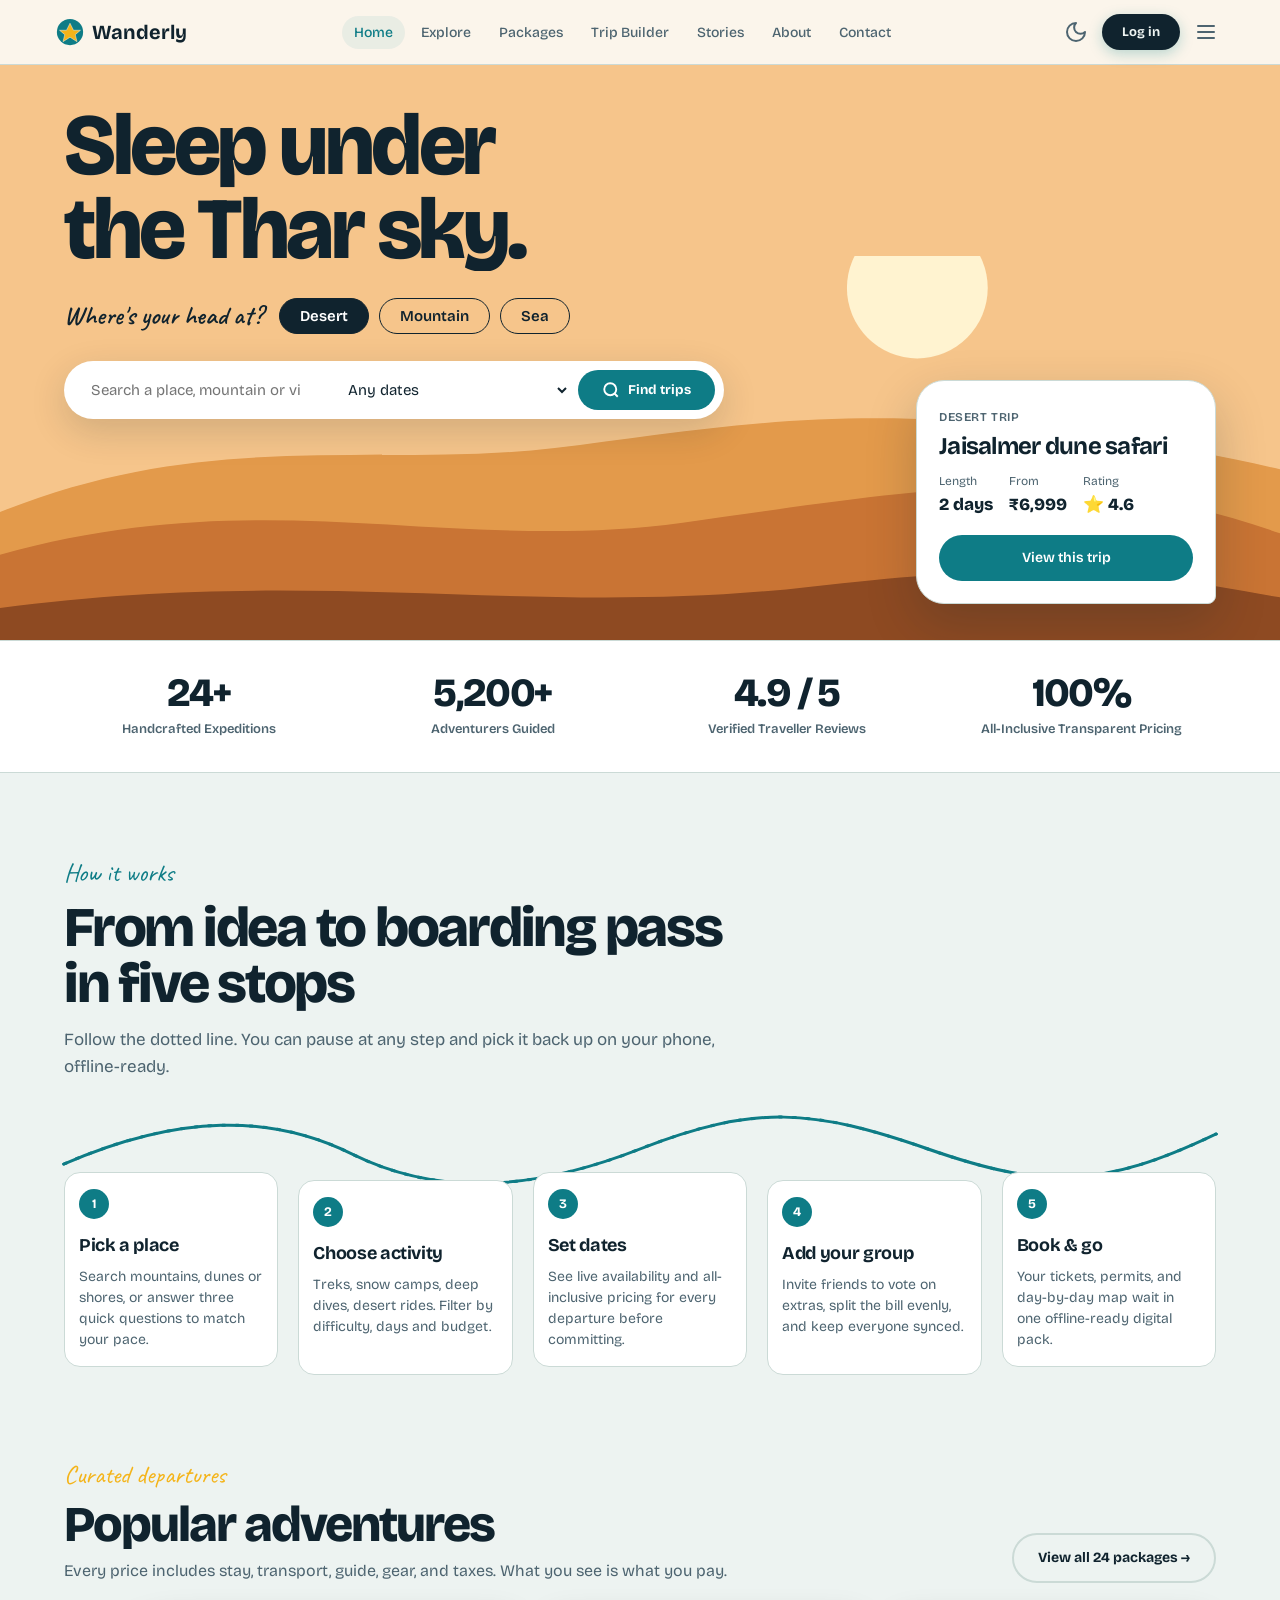
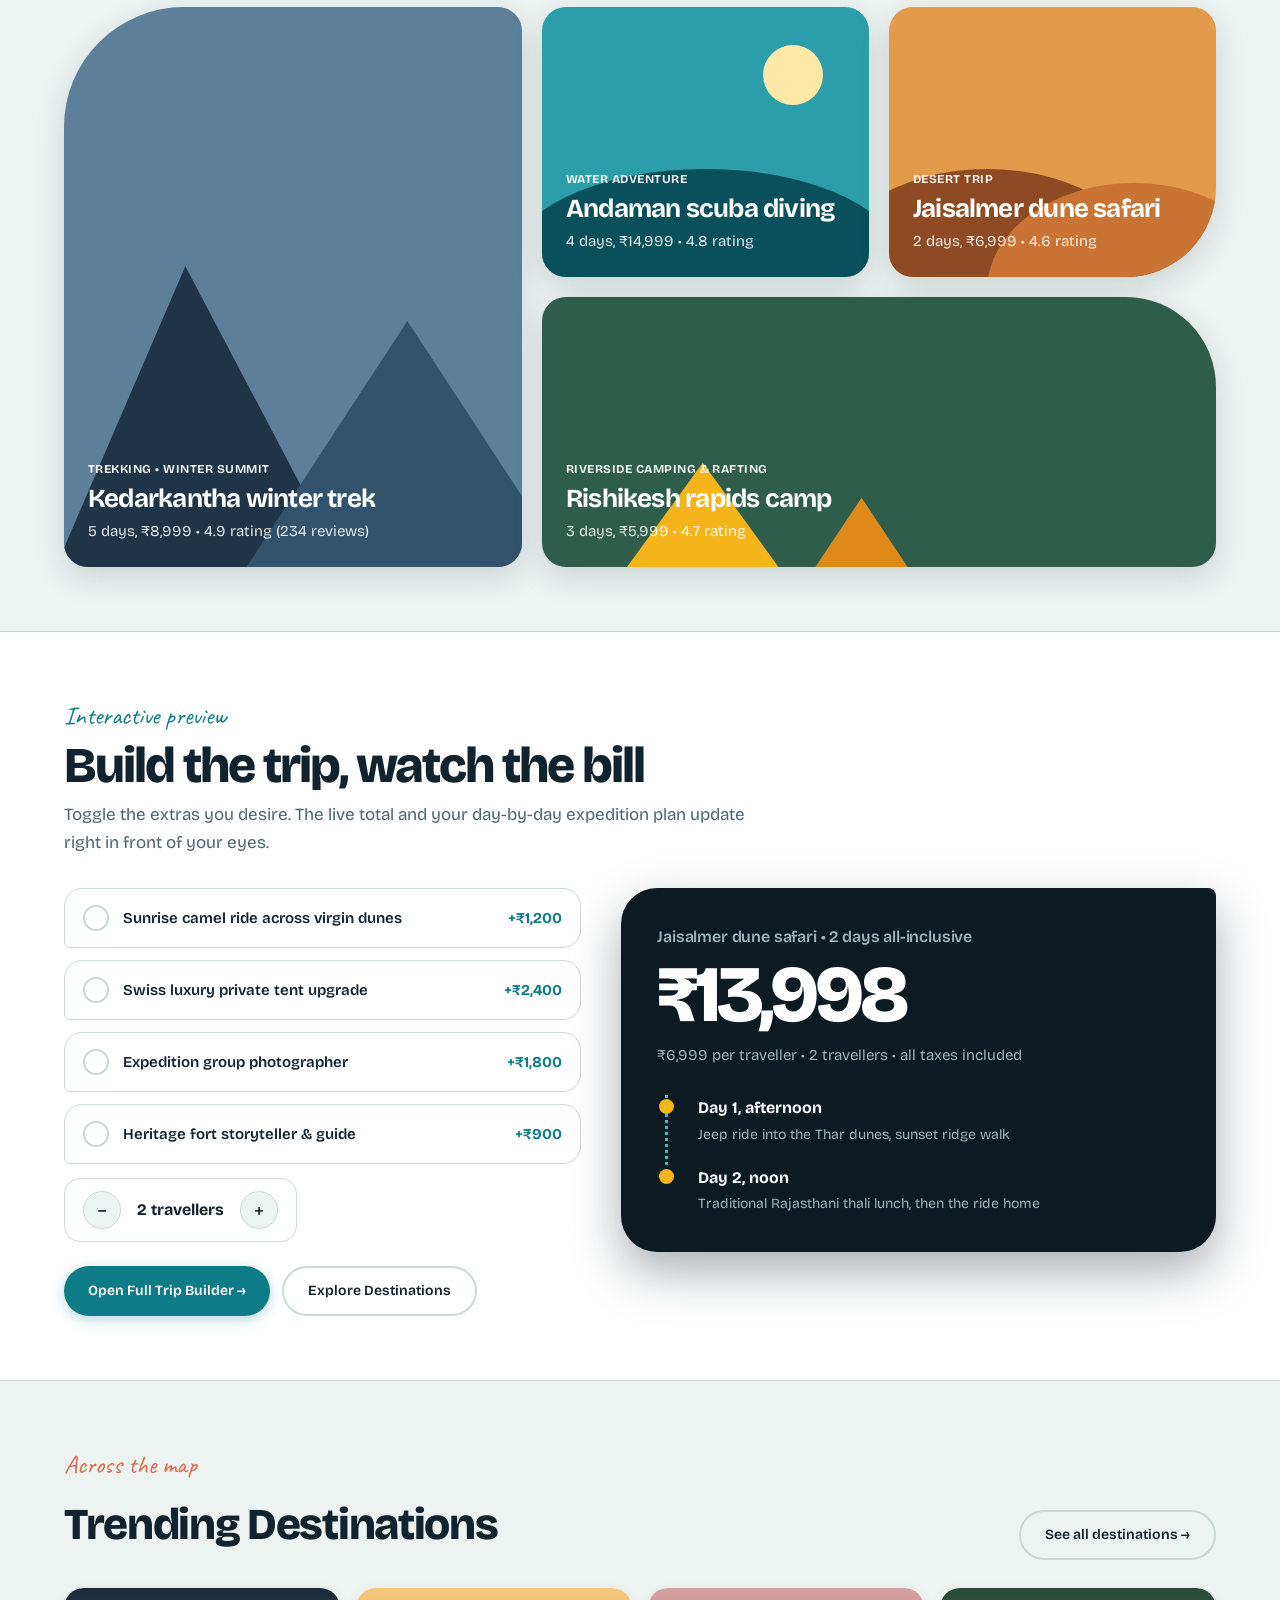
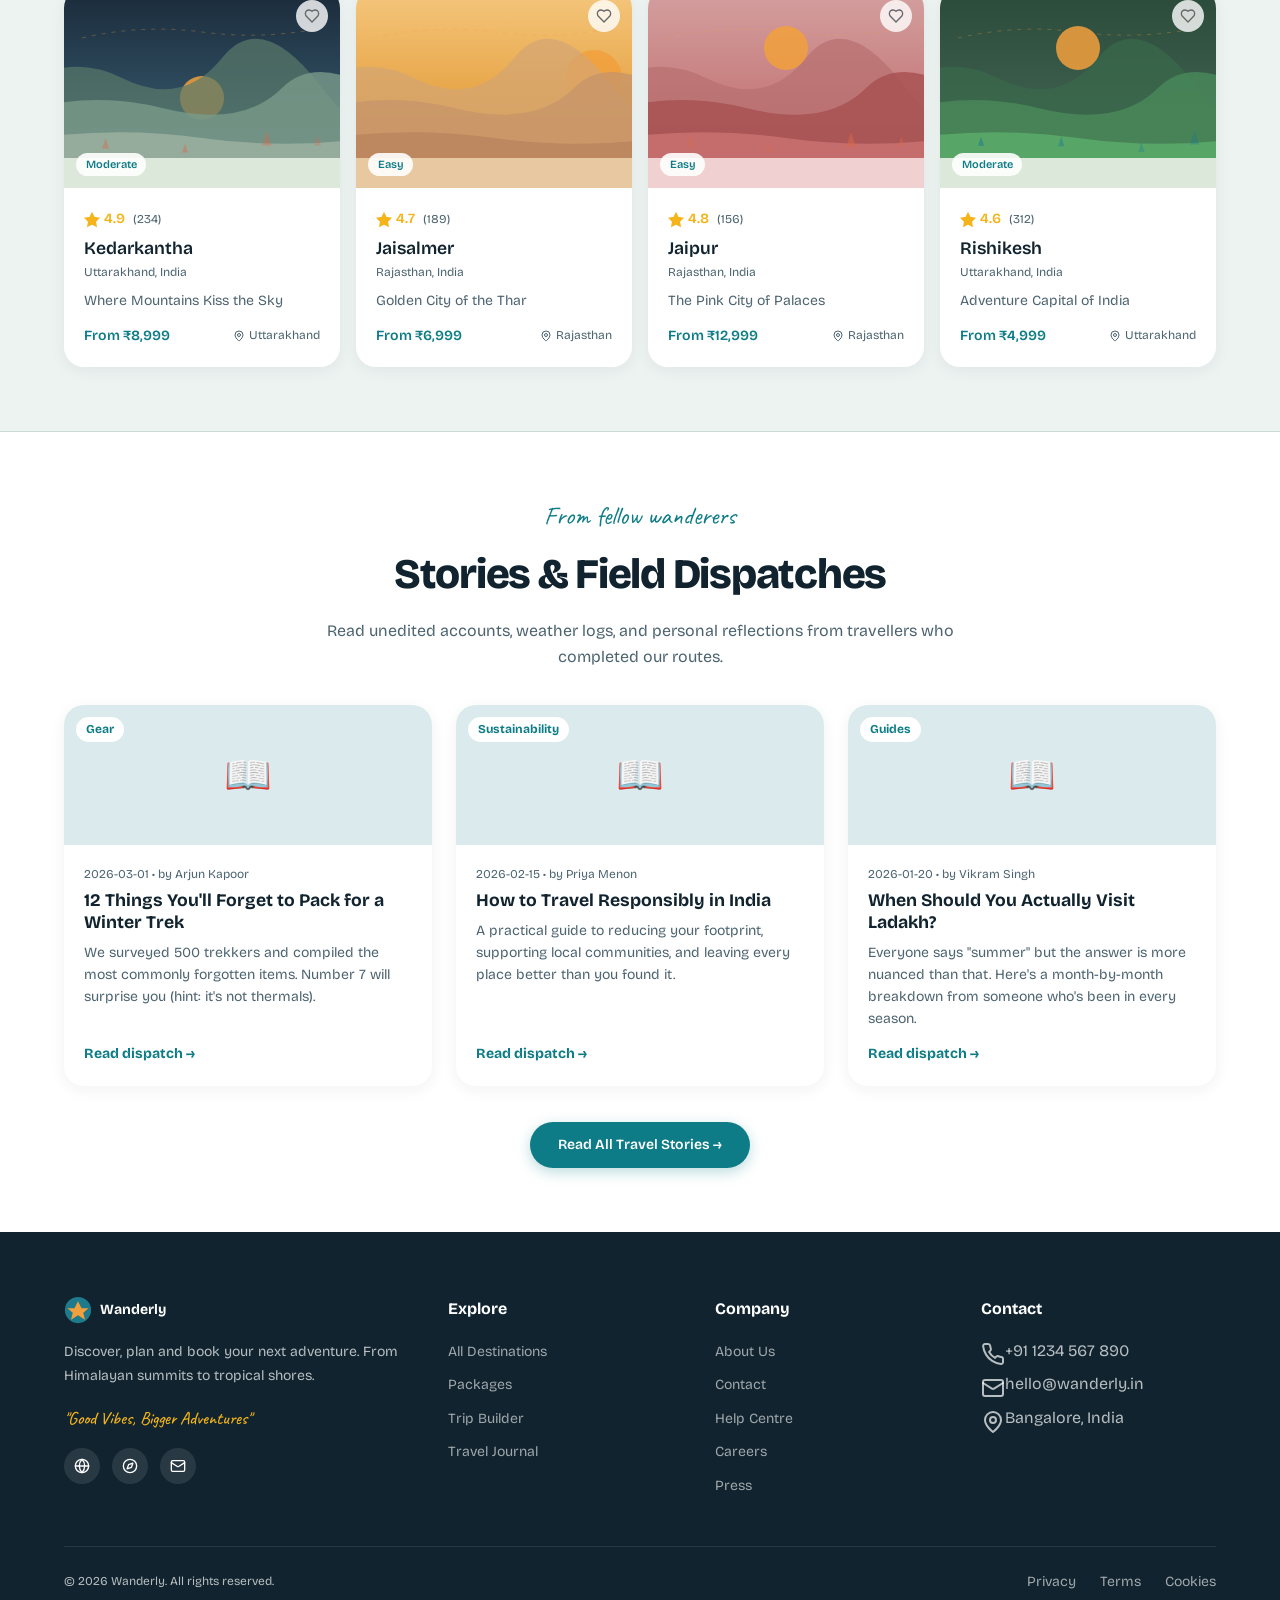
==== index.html @ 2b9d8d0e "feat: Wanderly travel discovery, planning and booking platform" ====
<!doctype html>
<html lang="en">
<head>
  <meta charset="UTF-8">
  <meta name="viewport" content="width=device-width, initial-scale=1.0, viewport-fit=cover">
  <title>Wanderly — Discover Your Next Adventure</title>
  <meta name="description" content="Discover, plan and book your next adventure. Follow the trail from idea to boarding pass in five easy stops.">
  <link rel="stylesheet" href="css/style.css">
  <style>
    /* Specific Home Hero & Section Overrides */
    .hero-concept {
      padding-top: 64px; /* Space for sticky navbar */
    }
    .hero-concept .wrap {
      padding-top: 40px;
    }
    .badge-user-welcome {
      display: inline-flex;
      align-items: center;
      gap: 8px;
      padding: 6px 16px;
      border-radius: 999px;
      background: rgba(16, 35, 46, 0.08);
      font-size: 0.875rem;
      font-weight: 600;
      color: #10232E;
      margin-bottom: 16px;
    }
    .trust-strip {
      background: var(--card);
      border-top: 1px solid var(--line);
      border-bottom: 1px solid var(--line);
      padding: 32px 0;
    }
    .trust-strip-grid {
      display: grid;
      grid-template-columns: repeat(2, 1fr);
      gap: 24px;
      text-align: center;
    }
    @media (min-width: 768px) {
      .trust-strip-grid {
        grid-template-columns: repeat(4, 1fr);
      }
    }
    .trust-stat {
      font-size: clamp(28px, 3.5vw, 40px);
      font-weight: 800;
      letter-spacing: -0.04em;
      color: var(--ink);
      line-height: 1;
    }
    .trust-label {
      font-size: 0.8125rem;
      color: var(--mute);
      margin-top: 6px;
      font-weight: 600;
    }
  </style>
</head>
<body>

  <!-- HERO SECTION WITH DYNAMIC SCENE & VIBE CHIPS -->
  <header class="hero-concept" id="hero">
    <div class="wrap">
      
      <!-- Welcome back badge if user is logged in -->
      <div id="hero-welcome-badge" style="display:none" class="badge-user-welcome">
        <span>✨ Welcome back, <strong id="hero-user-name">Adventurer</strong></span>
        <span style="opacity:0.6">•</span>
        <a href="account.html" style="color:var(--teal);text-decoration:underline">My Saved Trips</a>
      </div>

      <h1 class="hero-title" id="h1" aria-live="polite">
        <span><i>Sleep under</i></span>
        <span><i>the Thar sky.</i></span>
      </h1>

      <div class="vibes" role="group" aria-label="Pick a vibe">
        <b>Where's your head at?</b>
        <button type="button" class="vibe-chip" aria-pressed="true" data-vibe="0">Desert</button>
        <button type="button" class="vibe-chip" aria-pressed="false" data-vibe="1">Mountain</button>
        <button type="button" class="vibe-chip" aria-pressed="false" data-vibe="2">Sea</button>
      </div>

      <!-- Search Bar -->
      <form class="find-bar" action="explore.html" method="GET">
        <input type="text" name="q" id="search-destination" aria-label="Destination" placeholder="Search a place, mountain or vibe...">
        <select name="season" aria-label="Dates">
          <option value="">Any dates</option>
          <option value="winter">Winter (Nov - Feb)</option>
          <option value="spring">Spring (Mar - May)</option>
          <option value="monsoon">Monsoon (Jun - Aug)</option>
          <option value="autumn">Autumn (Sep - Oct)</option>
        </select>
        <button type="submit" class="btn-find">
          <svg width="18" height="18" viewBox="0 0 24 24" fill="none" stroke="currentColor" stroke-width="2.5"><circle cx="11" cy="11" r="8"/><path d="m21 21-4.3-4.3"/></svg>
          Find trips
        </button>
      </form>
    </div>

    <!-- Dynamic SVG Scene -->
    <svg class="scene" viewBox="0 0 1200 500" preserveAspectRatio="xMidYMax slice" aria-hidden="true">
      <circle id="sun" cx="0" cy="0" r="66" fill="#FFF3D0"/>
      <!-- Desert Scene (Vibe 0) -->
      <g class="sc on" id="scene-desert" style="--a:#E39A4B;--b:#C97434;--c:#8E4A22">
        <path fill="#E39A4B" d="M0 380C200 300 350 340 520 320S850 260 1200 340V500H0Z"/>
        <path fill="#C97434" d="M0 420C250 350 420 420 640 390S1000 330 1200 400V500H0Z"/>
        <path fill="#8E4A22" d="M0 470C300 430 500 480 760 450S1080 440 1200 460V500H0Z"/>
      </g>
      <!-- Mountain Scene (Vibe 1) -->
      <g class="sc" id="scene-mountain">
        <path fill="#7E9BB3" d="M0 400L180 220 300 330 470 150 640 340 800 230 980 350 1120 260 1200 300V500H0Z"/>
        <path fill="#4C6A86" d="M0 440L150 340 300 430 520 300 720 440 900 360 1200 450V500H0Z"/>
        <path fill="#1F3446" d="M0 470C200 440 400 490 700 465S1050 470 1200 455V500H0Z"/>
      </g>
      <!-- Sea Scene (Vibe 2) -->
      <g class="sc" id="scene-sea">
        <path fill="#2FA4B0" d="M0 390H1200V500H0Z"/>
        <path fill="#2FA4B0" d="M700 390C740 330 800 330 840 390Z"/>
        <path fill="#0E7C86" d="M0 430C150 410 250 450 400 430S650 410 800 430 1050 450 1200 425V500H0Z"/>
        <path fill="#0A4F5C" d="M0 475C200 455 350 490 560 470S900 450 1200 478V500H0Z"/>
      </g>
    </svg>

    <!-- Floating Interactive Trip Card -->
    <aside class="floating-trip" aria-live="polite">
      <small id="t-tag">Desert trip</small>
      <h3 id="t-name">Jaisalmer dune safari</h3>
      <dl>
        <div><dt>Length</dt><dd id="t-days">2 days</dd></div>
        <div><dt>From</dt><dd id="t-price">₹6,999</dd></div>
        <div><dt>Rating</dt><dd id="t-rate">⭐ 4.6</dd></div>
      </dl>
      <a href="package-detail.html?slug=jaisalmer-desert-safari" id="t-link" class="btn">View this trip</a>
    </aside>
  </header>

  <!-- TRUST SIGNALS STRIP -->
  <section class="trust-strip">
    <div class="container">
      <div class="trust-strip-grid">
        <div>
          <div class="trust-stat">24+</div>
          <div class="trust-label">Handcrafted Expeditions</div>
        </div>
        <div>
          <div class="trust-stat">5,200+</div>
          <div class="trust-label">Adventurers Guided</div>
        </div>
        <div>
          <div class="trust-stat">4.9 / 5</div>
          <div class="trust-label">Verified Traveller Reviews</div>
        </div>
        <div>
          <div class="trust-stat">100%</div>
          <div class="trust-label">All-Inclusive Transparent Pricing</div>
        </div>
      </div>
    </div>
  </section>

  <!-- 5-STOP JOURNEY SECTION (CONCEPT PATH) -->
  <section class="journey-section" id="how">
    <div class="container">
      <div style="max-width:680px">
        <span style="font-family:var(--font-hand);font-size:1.6rem;color:var(--teal)">How it works</span>
        <h2 style="font-size:clamp(32px, 4.4vw, 56px);line-height:1;letter-spacing:-0.04em;font-weight:800;margin:6px 0 14px;color:var(--ink)">
          From idea to boarding pass in five stops
        </h2>
        <p style="color:var(--mute);font-size:1.0625rem;line-height:1.6">
          Follow the dotted line. You can pause at any step and pick it back up on your phone, offline-ready.
        </p>
      </div>

      <div class="path" id="path">
        <!-- SVG Curved Path Line with Draw Animation -->
        <svg viewBox="0 0 1000 90" preserveAspectRatio="none" aria-hidden="true">
          <path d="M0 60C100 10 180 10 250 50S400 90 500 45 650 5 750 45 900 85 1000 30"/>
          <path class="draw" d="M0 60C100 10 180 10 250 50S400 90 500 45 650 5 750 45 900 85 1000 30"/>
        </svg>

        <div class="stop">
          <span class="stop-badge">1</span>
          <h4>Pick a place</h4>
          <p>Search mountains, dunes or shores, or answer three quick questions to match your pace.</p>
        </div>

        <div class="stop">
          <span class="stop-badge">2</span>
          <h4>Choose activity</h4>
          <p>Treks, snow camps, deep dives, desert rides. Filter by difficulty, days and budget.</p>
        </div>

        <div class="stop">
          <span class="stop-badge">3</span>
          <h4>Set dates</h4>
          <p>See live availability and all-inclusive pricing for every departure before committing.</p>
        </div>

        <div class="stop">
          <span class="stop-badge">4</span>
          <h4>Add your group</h4>
          <p>Invite friends to vote on extras, split the bill evenly, and keep everyone synced.</p>
        </div>

        <div class="stop">
          <span class="stop-badge">5</span>
          <h4>Book & go</h4>
          <p>Your tickets, permits, and day-by-day map wait in one offline-ready digital pack.</p>
        </div>
      </div>
    </div>
  </section>

  <!-- POPULAR ADVENTURES ASYMMETRIC BENTO GRID -->
  <section class="section" id="trips" style="padding-top:0">
    <div class="container">
      <div style="display:flex;justify-content:space-between;align-items:flex-end;margin-bottom:20px;flex-wrap:wrap;gap:16px">
        <div>
          <span style="font-family:var(--font-hand);font-size:1.6rem;color:var(--gold)">Curated departures</span>
          <h2 style="font-size:clamp(30px, 4vw, 50px);font-weight:800;letter-spacing:-0.04em;line-height:1;margin:4px 0 0;color:var(--ink)">
            Popular adventures
          </h2>
          <p style="color:var(--mute);margin-top:8px;font-size:1rem">
            Every price includes stay, transport, guide, gear, and taxes. What you see is what you pay.
          </p>
        </div>
        <a href="packages.html" class="btn btn-secondary" style="border-radius:999px;font-weight:700">View all 24 packages →</a>
      </div>

      <div class="bento-grid">
        <a class="bento-card c1" href="package-detail.html?slug=kedarkantha-winter-trek">
          <small>Trekking • Winter Summit</small>
          <h3>Kedarkantha winter trek</h3>
          <p>5 days, ₹8,999 • 4.9 rating (234 reviews)</p>
        </a>
        <a class="bento-card c2" href="package-detail.html?slug=andaman-scuba-experience">
          <small>Water adventure</small>
          <h3>Andaman scuba diving</h3>
          <p>4 days, ₹14,999 • 4.8 rating</p>
        </a>
        <a class="bento-card c3" href="package-detail.html?slug=jaisalmer-desert-safari">
          <small>Desert trip</small>
          <h3>Jaisalmer dune safari</h3>
          <p>2 days, ₹6,999 • 4.6 rating</p>
        </a>
        <a class="bento-card c4" href="package-detail.html?slug=rishikesh-rafting-camping">
          <small>Riverside Camping & Rafting</small>
          <h3>Rishikesh rapids camp</h3>
          <p>3 days, ₹5,999 • 4.7 rating</p>
        </a>
      </div>
    </div>
  </section>

  <!-- INTERACTIVE TRIP BUILDER WIDGET -->
  <section class="section section-alt" id="plan" style="border-top:1px solid var(--line);border-bottom:1px solid var(--line)">
    <div class="container">
      <div style="max-width:700px">
        <span style="font-family:var(--font-hand);font-size:1.6rem;color:var(--teal)">Interactive preview</span>
        <h2 style="font-size:clamp(30px, 4vw, 50px);font-weight:800;letter-spacing:-0.04em;line-height:1;margin:4px 0 10px;color:var(--ink)">
          Build the trip, watch the bill
        </h2>
        <p style="color:var(--mute);font-size:1.0625rem;line-height:1.6">
          Toggle the extras you desire. The live total and your day-by-day expedition plan update right in front of your eyes.
        </p>
      </div>

      <div class="builder-interactive">
        <div>
          <!-- Options checklist -->
          <div class="builder-opts" id="opts"></div>
          
          <!-- Travellers Stepper -->
          <div class="builder-stepper">
            <button type="button" id="minus" aria-label="Fewer travellers">−</button>
            <b id="trav">2 travellers</b>
            <button type="button" id="plus" aria-label="More travellers">+</button>
          </div>

          <div style="margin-top:24px;display:flex;gap:12px;flex-wrap:wrap">
            <a href="trip-builder.html" class="btn btn-primary" style="border-radius:999px">Open Full Trip Builder →</a>
            <a href="packages.html" class="btn btn-secondary" style="border-radius:999px">Explore Destinations</a>
          </div>
        </div>

        <!-- Live Receipt Card -->
        <div class="bill-card">
          <h3>Jaisalmer dune safari • 2 days all-inclusive</h3>
          <div class="bill-total" id="total" aria-live="polite">₹0</div>
          <div class="bill-each" id="each">Calculating bill...</div>
          
          <!-- Itinerary steps that react in real-time -->
          <div class="bill-day">
            <b>Day 1, afternoon</b>
            <span>Jeep ride into the Thar dunes, sunset ridge walk</span>
          </div>
          <div class="bill-day x" data-i="0">
            <b>Day 2, before dawn</b>
            <span>Sunrise camel ride across virgin dunes</span>
          </div>
          <div class="bill-day x" data-i="1">
            <b>Day 1, night</b>
            <span>Upgraded Swiss luxury camp with private tent & heating</span>
          </div>
          <div class="bill-day x" data-i="2">
            <b>Day 2, morning</b>
            <span>Professional expedition photographer captures your group</span>
          </div>
          <div class="bill-day x" data-i="3">
            <b>Day 1, evening</b>
            <span>Heritage fort guide shares hidden Rajput folklore</span>
          </div>
          <div class="bill-day" style="border-left-color:transparent;padding-bottom:0">
            <b>Day 2, noon</b>
            <span>Traditional Rajasthani thali lunch, then the ride home</span>
          </div>
        </div>
      </div>
    </div>
  </section>

  <!-- TRENDING DESTINATIONS SECTION -->
  <section class="section">
    <div class="container">
      <div style="display:flex;justify-content:space-between;align-items:flex-end;margin-bottom:28px;flex-wrap:wrap;gap:16px">
        <div>
          <span style="font-family:var(--font-hand);font-size:1.6rem;color:var(--terracotta)">Across the map</span>
          <h2 style="font-size:clamp(28px, 3.5vw, 44px);font-weight:800;letter-spacing:-0.03em;color:var(--ink);margin:4px 0 0">
            Trending Destinations
          </h2>
        </div>
        <a href="explore.html" class="btn btn-secondary" style="border-radius:999px">See all destinations →</a>
      </div>
      <div class="grid-4" id="trending-destinations"></div>
    </div>
  </section>

  <!-- COMMUNITY TRAVEL STORIES TEASER -->
  <section class="section section-alt" style="border-top:1px solid var(--line)">
    <div class="container">
      <div style="text-align:center;max-width:640px;margin:0 auto 36px">
        <span style="font-family:var(--font-hand);font-size:1.6rem;color:var(--teal)">From fellow wanderers</span>
        <h2 style="font-size:clamp(28px, 3.5vw, 42px);font-weight:800;letter-spacing:-0.03em;color:var(--ink);margin:4px 0 10px">
          Stories & Field Dispatches
        </h2>
        <p style="color:var(--mute);font-size:1rem">
          Read unedited accounts, weather logs, and personal reflections from travellers who completed our routes.
        </p>
      </div>

      <div class="grid-3" id="stories-teaser-grid">
        <!-- Rendered from Blog Data -->
      </div>

      <div style="text-align:center;margin-top:36px">
        <a href="blog.html" class="btn btn-primary" style="border-radius:999px;padding:12px 28px">Read All Travel Stories →</a>
      </div>
    </div>
  </section>

  <!-- Scripts -->
  <script src="js/data.js"></script>
  <script src="js/app.js"></script>
  <script>
    // Initialize common layout (navbar, footer, theme, mobile bar)
    initPage('home');

    // Display welcome banner if user is logged in
    const authUser = getAuthUser();
    if (authUser) {
      document.getElementById('hero-welcome-badge').style.display = 'inline-flex';
      document.getElementById('hero-user-name').textContent = authUser.name.split(' ')[0];
    }

    // ===== DYNAMIC HERO SCENE & VIBE SWITCHER =====
    const S = [
      {
        h: ["Sleep under", "the Thar sky."],
        sky: "#F6C58B",
        sun: ["#FFF3D0", 860, 170],
        tag: "Desert trip",
        n: "Jaisalmer dune safari",
        d: "2 days",
        p: "₹6,999",
        r: "⭐ 4.6",
        slug: "jaisalmer-desert-safari"
      },
      {
        h: ["Walk into", "the snow line."],
        sky: "#BFD9E6",
        sun: ["#FFFFFF", 300, 140],
        tag: "Trekking",
        n: "Kedarkantha winter trek",
        d: "5 days",
        p: "₹8,999",
        r: "⭐ 4.9",
        slug: "kedarkantha-winter-trek"
      },
      {
        h: ["Dive where the", "map turns blue."],
        sky: "#9ADBE0",
        sun: ["#FFE9A8", 640, 170],
        tag: "Water adventure",
        n: "Andaman scuba diving",
        d: "4 days",
        p: "₹14,999",
        r: "⭐ 4.8",
        slug: "andaman-scuba-experience"
      }
    ];

    const hero = document.getElementById('hero');
    const h1 = document.getElementById('h1');
    const vibeChips = [...document.querySelectorAll('.vibe-chip')];
    const scs = [...document.querySelectorAll('.sc')];
    const sun = document.getElementById('sun');

    function showVibe(i, first) {
      const s = S[i];
      const go = () => {
        h1.querySelectorAll('i').forEach((el, k) => el.textContent = s.h[k]);
        h1.classList.remove('out');
        hero.style.setProperty('--sky', s.sky);
        sun.setAttribute('fill', s.sun[0]);
        sun.style.transform = `translate(${s.sun[1]}px, ${s.sun[2]}px)`;
        scs.forEach((g, k) => g.classList.toggle('on', k === i));
        vibeChips.forEach((c, k) => c.setAttribute('aria-pressed', k === i));

        document.getElementById('t-tag').textContent = s.tag;
        document.getElementById('t-name').textContent = s.n;
        document.getElementById('t-days').textContent = s.d;
        document.getElementById('t-price').textContent = s.p;
        document.getElementById('t-rate').textContent = s.r;
        document.getElementById('t-link').href = `package-detail.html?slug=${s.slug}`;
      };

      if (first) {
        go();
      } else {
        h1.classList.add('out');
        setTimeout(go, 220);
      }
    }

    vibeChips.forEach((c, i) => {
      c.onclick = () => {
        curVibe = i;
        showVibe(i);
      };
    });

    showVibe(0, true);

    // Auto rotate vibe every 7 seconds when idle
    let curVibe = 0;
    setInterval(() => {
      if (!document.hidden && !matchMedia('(prefers-reduced-motion:reduce)').matches && !hero.matches(':hover') && !document.activeElement.closest('.hero-concept')) {
        curVibe = (curVibe + 1) % 3;
        showVibe(curVibe);
      }
    }, 7000);

    // ===== 5-STOP JOURNEY ANIMATION (INTERSECTION OBSERVER) =====
    const pathSection = document.getElementById('path');
    if (pathSection) {
      new IntersectionObserver((entries, observer) => {
        entries.forEach(entry => {
          if (entry.isIntersecting) {
            entry.target.classList.add('in');
            observer.unobserve(entry.target);
          }
        });
      }, { threshold: 0.25 }).observe(pathSection);
    }

    // ===== INTERACTIVE TRIP BUILDER WIDGET =====
    const extras = [
      ["Sunrise camel ride across virgin dunes", 1200],
      ["Swiss luxury private tent upgrade", 2400],
      ["Expedition group photographer", 1800],
      ["Heritage fort storyteller & guide", 900]
    ];
    const BASE_PRICE = 6999;
    let selectedExtras = new Set();
    let numTravellers = 2;
    let shownTotal = 0;

    const optsContainer = document.getElementById('opts');
    optsContainer.innerHTML = extras.map((x, i) => `
      <button type="button" class="builder-opt" aria-pressed="false" data-i="${i}">
        <span class="tick">✓</span>
        <span>${x[0]}</span>
        <em>+₹${x[1].toLocaleString('en-IN')}</em>
      </button>
    `).join('');

    const fmtPrice = v => '₹' + Math.round(v).toLocaleString('en-IN');

    function updateBill() {
      const perPerson = BASE_PRICE + [...selectedExtras].reduce((sum, i) => sum + extras[i][1], 0);
      const grandTotal = perPerson * numTravellers;
      const fromVal = shownTotal;
      const startTime = performance.now();

      // Smooth odometer rolling animation
      (function animateTotal(now) {
        const progress = Math.min(1, (now - startTime) / 450);
        const ease = 1 - Math.pow(1 - progress, 3);
        document.getElementById('total').textContent = fmtPrice(fromVal + (grandTotal - fromVal) * ease);
        if (progress < 1) {
          requestAnimationFrame(animateTotal);
        } else {
          shownTotal = grandTotal;
        }
      })(startTime);

      document.getElementById('each').textContent = `${fmtPrice(perPerson)} per traveller • ${numTravellers} ${numTravellers > 1 ? 'travellers' : 'traveller'} • all taxes included`;
      document.getElementById('trav').textContent = `${numTravellers} ${numTravellers > 1 ? 'travellers' : 'traveller'}`;

      // Toggle timeline day entries
      document.querySelectorAll('.bill-day.x').forEach(d => {
        d.classList.toggle('show', selectedExtras.has(+d.dataset.i));
      });
    }

    optsContainer.onclick = e => {
      const btn = e.target.closest('.builder-opt');
      if (!btn) return;
      const idx = +btn.dataset.i;
      if (selectedExtras.has(idx)) {
        selectedExtras.delete(idx);
      } else {
        selectedExtras.add(idx);
      }
      btn.setAttribute('aria-pressed', selectedExtras.has(idx));
      updateBill();
    };

    document.getElementById('minus').onclick = () => {
      numTravellers = Math.max(1, numTravellers - 1);
      updateBill();
    };
    document.getElementById('plus').onclick = () => {
      numTravellers = Math.min(8, numTravellers + 1);
      updateBill();
    };

    updateBill();

    // ===== RENDER TRENDING DESTINATIONS =====
    const trendingDestContainer = document.getElementById('trending-destinations');
    if (trendingDestContainer && typeof destinations !== 'undefined') {
      const topDestinations = destinations.slice(0, 4);
      trendingDestContainer.innerHTML = topDestinations.map(renderDestinationCard).join('');
    }

    // ===== RENDER TRAVEL STORIES TEASER =====
    const storiesTeaserContainer = document.getElementById('stories-teaser-grid');
    if (storiesTeaserContainer && typeof blogPosts !== 'undefined') {
      storiesTeaserContainer.innerHTML = blogPosts.slice(0, 3).map(post => `
        <div class="card" style="display:flex;flex-direction:column">
          <div style="height:140px;background:color-mix(in srgb, var(--teal) 15%, var(--card));display:flex;align-items:center;justify-content:center;position:relative">
            <span style="font-size:2.4rem">📖</span>
            <span style="position:absolute;top:12px;left:12px;background:var(--card);padding:3px 10px;border-radius:999px;font-size:0.75rem;font-weight:700;color:var(--teal)">${post.category}</span>
          </div>
          <div style="padding:1.25rem;flex:1;display:flex;flex-direction:column">
            <div style="font-size:0.75rem;color:var(--mute);margin-bottom:6px">${post.date} • by ${post.author}</div>
            <h3 style="font-size:1.1rem;font-weight:700;margin:0 0 8px;line-height:1.25">${post.title}</h3>
            <p style="font-size:0.875rem;color:var(--mute);line-height:1.55;flex:1;margin-bottom:14px">${post.excerpt}</p>
            <a href="post.html?slug=${post.slug}" style="color:var(--teal);font-weight:700;font-size:0.875rem;display:inline-flex;align-items:center;gap:4px">Read dispatch →</a>
          </div>
        </div>
      `).join('');
    }
  </script>
</body>
</html>
---- css/style.css ----
/* ===== WANDERLY DESIGN SYSTEM ===== */
@import url('https://fonts.googleapis.com/css2?family=Bricolage+Grotesque:opsz,wght@12..96,400;12..96,600;12..96,700;12..96,800&family=Caveat:wght@600;700&display=swap');

/* ===== CSS VARIABLES ===== */
:root {
  /* Brand Palette from UI Concept */
  --bg: #EDF3F1;
  --ink: #10232E;
  --mute: #4D6470;
  --card: #FFFFFF;
  --line: #CBDAD6;
  --teal: #0E7C86;
  --teal-hover: #0a5f67;
  --gold: #F4B41A;
  --gold-hover: #db9f12;
  --dark: #0C1A22;
  --on-dark: #EDF3F1;
  --terracotta: #D9694A;
  --sage: #DCE9DA;
  --sky: #E3F0F5;

  /* Backward compatibility aliases */
  --cream: var(--bg);
  --cream-dark: #e2edea;
  --lagoon: var(--teal);
  --lagoon-dark: var(--teal-hover);
  --lagoon-light: #2A9BB0;
  --amber: var(--gold);
  --amber-dark: var(--gold-hover);
  --bg-card: var(--card);
  --bg-surface: var(--card);
  --text: var(--ink);
  --text-muted: var(--mute);
  --border: var(--line);

  /* Typography */
  --font-display: 'Bricolage Grotesque', system-ui, -apple-system, sans-serif;
  --font-body: 'Bricolage Grotesque', system-ui, -apple-system, sans-serif;
  --font-hand: 'Caveat', cursive;

  /* Shadows */
  --shadow-card: 0 4px 16px rgba(16, 35, 46, 0.06);
  --shadow-card-hover: 0 12px 36px rgba(16, 35, 46, 0.12);
  --shadow-button: 0 4px 14px rgba(14, 124, 134, 0.28);

  /* Radii */
  --radius-hero: 28px;
  --radius-card: 20px;
  --radius-btn: 999px;
  --radius-pill: 999px;
  --radius-chip: 999px;

  /* Transitions */
  --ease: cubic-bezier(0.22, 1, 0.36, 1);
  --dur: 300ms;
}

/* Dark mode overrides */
@media (prefers-color-scheme: dark) {
  :root:not([data-theme="light"]) {
    --bg: #0F1D25;
    --ink: #EAF2F0;
    --mute: #9DB4BC;
    --card: #172A34;
    --line: #28404B;
    --teal: #3CC0CC;
    --teal-hover: #58ced8;
    --gold: #F4B41A;
    --dark: #08131A;
    --on-dark: #EDF3F1;
    --bg-card: #172A34;
    --bg-surface: #13242E;
    --text: #EAF2F0;
    --text-muted: #9DB4BC;
    --border: #28404B;
    --shadow-card: 0 4px 20px rgba(0, 0, 0, 0.35);
    --shadow-card-hover: 0 12px 36px rgba(0, 0, 0, 0.5);
  }
}

:root[data-theme="dark"] {
  --bg: #0F1D25;
  --ink: #EAF2F0;
  --mute: #9DB4BC;
  --card: #172A34;
  --line: #28404B;
  --teal: #3CC0CC;
  --teal-hover: #58ced8;
  --gold: #F4B41A;
  --dark: #08131A;
  --on-dark: #EDF3F1;
  --bg-card: #172A34;
  --bg-surface: #13242E;
  --text: #EAF2F0;
  --text-muted: #9DB4BC;
  --border: #28404B;
  --shadow-card: 0 4px 20px rgba(0, 0, 0, 0.35);
  --shadow-card-hover: 0 12px 36px rgba(0, 0, 0, 0.5);
}

/* ===== RESET & BASE ===== */
*, *::before, *::after { margin: 0; padding: 0; box-sizing: border-box; }

html {
  scroll-behavior: smooth;
  font-size: 16px;
  -webkit-font-smoothing: antialiased;
}

body {
  font-family: var(--font-body);
  background: var(--bg);
  color: var(--text);
  line-height: 1.6;
  min-height: 100vh;
  transition: background var(--dur) var(--ease), color var(--dur) var(--ease);
}

a { color: var(--lagoon); text-decoration: none; transition: color var(--dur); }
a:hover { color: var(--lagoon-dark); }

img { max-width: 100%; height: auto; display: block; }
button { cursor: pointer; font-family: inherit; }
input, select, textarea { font-family: inherit; }

.container { max-width: 1200px; margin: 0 auto; padding: 0 1rem; }
@media (min-width: 640px) { .container { padding: 0 1.5rem; } }

/* ===== TYPOGRAPHY ===== */
.text-display-xl { font-family: var(--font-display); font-size: clamp(2.5rem, 5vw, 4rem); font-weight: 700; line-height: 1.1; letter-spacing: -0.02em; }
.text-display-lg { font-family: var(--font-display); font-size: clamp(2rem, 4vw, 3rem); font-weight: 700; line-height: 1.15; letter-spacing: -0.02em; }
.text-display-md { font-family: var(--font-display); font-size: clamp(1.5rem, 3vw, 2.25rem); font-weight: 700; line-height: 1.2; }
.text-display-sm { font-family: var(--font-display); font-size: clamp(1.25rem, 2vw, 1.5rem); font-weight: 600; line-height: 1.3; }
.text-hand { font-family: var(--font-hand); font-weight: 500; }
.text-muted { color: var(--text-muted); }
.text-lagoon { color: var(--lagoon); }
.text-amber { color: var(--amber); }
.text-terracotta { color: var(--terracotta); }

/* ===== BUTTONS ===== */
.btn {
  display: inline-flex; align-items: center; gap: 0.5rem;
  padding: 0.75rem 1.5rem; border-radius: var(--radius-btn);
  font-weight: 600; font-size: 0.875rem;
  border: none; transition: all var(--dur) var(--ease);
  text-decoration: none;
}
.btn-primary { background: var(--lagoon); color: #fff; box-shadow: var(--shadow-button); }
.btn-primary:hover { background: var(--lagoon-dark); transform: translateY(-1px); color: #fff; }
.btn-secondary { background: transparent; color: var(--text); border: 2px solid var(--border); }
.btn-secondary:hover { border-color: var(--lagoon); color: var(--lagoon); }
.btn-amber { background: var(--amber); color: #fff; }
.btn-amber:hover { background: var(--amber-dark); transform: translateY(-1px); color: #fff; }
.btn-sm { padding: 0.5rem 1rem; font-size: 0.8125rem; }
.btn-lg { padding: 1rem 2rem; font-size: 1rem; }

/* ===== NAVBAR ===== */
.navbar {
  position: fixed; top: 0; left: 0; right: 0; z-index: 100;
  background: rgba(251, 248, 241, 0.95); backdrop-filter: blur(12px);
  border-bottom: 1px solid var(--border);
  transition: transform var(--dur) var(--ease), background var(--dur);
}
[data-theme="dark"] .navbar { background: rgba(11, 27, 40, 0.95); }
.navbar.hidden { transform: translateY(-100%); }
.navbar-inner {
  max-width: 1200px; margin: 0 auto; padding: 0 1rem;
  display: flex; align-items: center; justify-content: space-between;
  height: 64px;
}
.navbar-brand {
  display: flex; align-items: center; gap: 0.5rem;
  font-family: var(--font-display); font-weight: 700; font-size: 1.25rem;
  color: var(--text); text-decoration: none;
}
.navbar-brand svg { width: 28px; height: 28px; }
.navbar-links { display: flex; gap: 0.25rem; list-style: none; }
.navbar-links a {
  padding: 0.5rem 0.75rem; border-radius: var(--radius-chip);
  font-size: 0.875rem; font-weight: 500; color: var(--text-muted);
  transition: all var(--dur);
}
.navbar-links a:hover, .navbar-links a.active { color: var(--lagoon); background: rgba(31, 122, 140, 0.08); }
.navbar-actions { display: flex; align-items: center; gap: 0.5rem; }
.navbar-actions button {
  width: 36px; height: 36px; border-radius: 50%;
  display: flex; align-items: center; justify-content: center;
  background: transparent; border: none; color: var(--text-muted);
  transition: all var(--dur);
}
.navbar-actions button:hover { background: rgba(31, 122, 140, 0.08); color: var(--lagoon); }
.mobile-menu-btn { display: none; }

@media (max-width: 768px) {
  .navbar-links { display: none; }
  .mobile-menu-btn { display: flex; }
  .navbar-links.open {
    display: flex; flex-direction: column;
    position: absolute; top: 64px; left: 0; right: 0;
    background: var(--bg-card); border-bottom: 1px solid var(--border);
    padding: 1rem; box-shadow: var(--shadow-card);
  }
}

/* ===== MOBILE TAB BAR ===== */
.mobile-tabbar {
  display: none; position: fixed; bottom: 0; left: 0; right: 0;
  background: var(--bg-card); border-top: 1px solid var(--border);
  z-index: 100; padding: 0.5rem 0 calc(0.5rem + env(safe-area-inset-bottom));
}
.mobile-tabbar-inner { display: flex; justify-content: space-around; }
.mobile-tabbar a {
  display: flex; flex-direction: column; align-items: center; gap: 0.15rem;
  padding: 0.25rem 0.75rem; font-size: 0.625rem; font-weight: 600;
  color: var(--text-muted); text-decoration: none; transition: color var(--dur);
}
.mobile-tabbar a.active { color: var(--lagoon); }
.mobile-tabbar a svg { width: 20px; height: 20px; }
@media (max-width: 768px) { .mobile-tabbar { display: block; } body { padding-bottom: 70px; } }

/* ===== CARDS ===== */
.card {
  background: var(--bg-card); border-radius: var(--radius-card);
  box-shadow: var(--shadow-card); overflow: hidden;
  transition: transform var(--dur) var(--ease), box-shadow var(--dur) var(--ease);
}
.card:hover { transform: translateY(-4px); box-shadow: var(--shadow-card-hover); }
.card-img { width: 100%; height: 200px; overflow: hidden; position: relative; }
.card-img .art-container { width: 100%; height: 100%; transition: transform 0.5s var(--ease); }
.card:hover .card-img .art-container { transform: scale(1.05); }
.card-body { padding: 1.25rem; }
.card-tag {
  display: inline-block; padding: 0.2rem 0.6rem; border-radius: var(--radius-pill);
  font-size: 0.6875rem; font-weight: 600; background: rgba(255,255,255,0.9);
  color: var(--lagoon);
}
.card-tag.best-seller { background: rgba(242, 160, 61, 0.9); color: #fff; }

/* ===== HERO SECTION ===== */
.hero { position: relative; min-height: 85vh; overflow: hidden; display: flex; align-items: center; }
.hero-bg { position: absolute; inset: 0; }
.hero-overlay { position: absolute; inset: 0; background: linear-gradient(135deg, rgba(11,27,40,0.75) 0%, rgba(31,122,140,0.4) 100%); }
.hero-content {
  position: relative; z-index: 2; width: 100%; max-width: 1200px;
  margin: 0 auto; padding: 2rem 1rem; text-align: center;
}
.hero h1 { color: #fff; }
.hero p { color: rgba(255,255,255,0.85); }
.hero .text-hand { color: var(--amber); }

/* Search Pill */
.search-pill {
  display: flex; align-items: center; gap: 0;
  background: #fff; border-radius: var(--radius-pill);
  padding: 0.375rem; max-width: 700px; margin: 2rem auto 0;
  box-shadow: 0 4px 20px rgba(0,0,0,0.12);
}
.search-pill input, .search-pill select {
  flex: 1; padding: 0.875rem 1rem; border: none; background: transparent;
  font-size: 0.875rem; color: var(--ink); outline: none; min-width: 0;
}
.search-pill .divider { width: 1px; height: 28px; background: #E5E7EB; }
.search-pill .btn { border-radius: var(--radius-pill); white-space: nowrap; }

/* Stats Row */
.stats-row { display: flex; justify-content: center; gap: 3rem; margin-top: 2rem; }
.stat-item { text-align: center; }
.stat-number { font-family: var(--font-display); font-size: 1.5rem; font-weight: 700; color: #fff; }
.stat-label { font-size: 0.75rem; color: rgba(255,255,255,0.7); }

/* ===== SECTION STYLES ===== */
.section { padding: 4rem 0; }
.section-header { text-align: center; margin-bottom: 3rem; }
.section-header .text-hand { font-size: 1.25rem; display: block; margin-bottom: 0.5rem; }
.section-alt { background: var(--bg-surface); }
[data-theme="dark"] .section-alt { background: var(--midnight-surface); }

/* ===== GRID LAYOUTS ===== */
.grid-2 { display: grid; grid-template-columns: 1fr; gap: 1.5rem; }
.grid-3 { display: grid; grid-template-columns: 1fr; gap: 1.5rem; }
.grid-4 { display: grid; grid-template-columns: repeat(2, 1fr); gap: 1rem; }
.grid-6 { display: grid; grid-template-columns: repeat(3, 1fr); gap: 1rem; }
@media (min-width: 640px) {
  .grid-2 { grid-template-columns: repeat(2, 1fr); }
  .grid-3 { grid-template-columns: repeat(2, 1fr); }
  .grid-4 { grid-template-columns: repeat(3, 1fr); }
  .grid-6 { grid-template-columns: repeat(6, 1fr); }
}
@media (min-width: 1024px) {
  .grid-3 { grid-template-columns: repeat(3, 1fr); }
  .grid-4 { grid-template-columns: repeat(4, 1fr); }
}

/* ===== ACTIVITY CATEGORIES ===== */
.activity-card {
  display: flex; flex-direction: column; align-items: center; gap: 0.75rem;
  padding: 1.5rem 1rem; border-radius: var(--radius-card);
  cursor: pointer; transition: all var(--dur) var(--ease); text-decoration: none;
}
.activity-card:hover { transform: translateY(-4px); }
.activity-icon {
  width: 64px; height: 64px; border-radius: 50%;
  display: flex; align-items: center; justify-content: center;
  font-size: 1.5rem;
}
.activity-label { font-weight: 600; font-size: 0.875rem; color: var(--text); }

/* ===== DESTINATION ART (SVG) ===== */
.art-container { position: relative; width: 100%; height: 100%; }
.art-container svg { width: 100%; height: 100%; display: block; }

/* ===== PACKAGE CARDS ===== */
.package-meta { display: flex; align-items: center; gap: 0.75rem; font-size: 0.75rem; color: var(--text-muted); }
.package-meta svg { width: 14px; height: 14px; }
.rating { display: flex; align-items: center; gap: 0.25rem; color: var(--amber); font-weight: 600; font-size: 0.875rem; }
.rating svg { width: 16px; height: 16px; fill: var(--amber); }
.price { font-size: 1.25rem; font-weight: 700; color: var(--lagoon); }
.price-old { font-size: 0.75rem; color: #999; text-decoration: line-through; }
.badge-free-cancel {
  display: inline-flex; align-items: center; gap: 0.25rem;
  padding: 0.15rem 0.5rem; background: rgba(16, 185, 129, 0.9);
  border-radius: 4px; font-size: 0.625rem; font-weight: 700; color: #fff;
}
.badge-difficulty {
  font-size: 0.75rem; color: var(--text-muted);
}

/* ===== WISHLIST BUTTON ===== */
.wishlist-btn {
  width: 32px; height: 32px; border-radius: 50%;
  background: rgba(255,255,255,0.8); backdrop-filter: blur(4px);
  border: none; display: flex; align-items: center; justify-content: center;
  cursor: pointer; transition: transform var(--dur);
}
.wishlist-btn:hover { transform: scale(1.1); }
.wishlist-btn svg { width: 16px; height: 16px; color: #666; }
.wishlist-btn.active svg { color: var(--terracotta); fill: var(--terracotta); }

/* ===== VIBE MATCH ===== */
.vibe-card {
  background: var(--bg-card); border-radius: var(--radius-hero);
  padding: 2.5rem; box-shadow: 0 10px 40px rgba(0,0,0,0.1);
  text-align: center; max-width: 600px; margin: 0 auto;
}
.progress-bar { display: flex; gap: 0.375rem; margin-bottom: 2rem; }
.progress-step { flex: 1; height: 6px; border-radius: 3px; background: var(--border); transition: background var(--dur); }
.progress-step.active { background: var(--lagoon); }
.slider-container { margin: 2rem 0; }
.slider-labels { display: flex; justify-content: space-between; font-size: 0.875rem; color: var(--text-muted); margin-bottom: 0.75rem; }
input[type="range"] {
  -webkit-appearance: none; width: 100%; height: 8px;
  border-radius: 4px; background: var(--border); outline: none;
}
input[type="range"]::-webkit-slider-thumb {
  -webkit-appearance: none; width: 24px; height: 24px;
  border-radius: 50%; background: var(--lagoon); cursor: pointer;
  box-shadow: 0 2px 6px rgba(31,122,140,0.3);
}
.match-score {
  width: 56px; height: 56px; border-radius: 50%;
  display: flex; align-items: center; justify-content: center;
  color: #fff; font-weight: 700; font-size: 1.125rem;
}
.match-score.high { background: #10B981; }
.match-score.mid { background: var(--lagoon); }
.match-score.low { background: var(--amber); }

/* ===== TRIP BUILDER ===== */
.trip-item {
  display: flex; align-items: center; gap: 1rem;
  padding: 1rem; background: var(--bg-card); border-radius: var(--radius-btn);
  box-shadow: var(--shadow-card); margin-bottom: 0.75rem;
}
.trip-item-icon {
  width: 40px; height: 40px; border-radius: var(--radius-chip);
  background: rgba(31,122,140,0.1); display: flex; align-items: center;
  justify-content: center; font-size: 1.125rem; flex-shrink: 0;
}
.trip-item-info { flex: 1; min-width: 0; }
.trip-item-info h4 { font-size: 0.875rem; font-weight: 600; }
.trip-item-info p { font-size: 0.75rem; color: var(--text-muted); }
.trip-item-cost { font-weight: 600; font-size: 0.875rem; color: var(--lagoon); flex-shrink: 0; }
.trip-item-remove { background: none; border: none; color: var(--terracotta); padding: 0.375rem; border-radius: 0.5rem; }
.trip-item-remove:hover { background: rgba(217,105,74,0.1); }

/* ===== ITINERARY ===== */
.itinerary { position: relative; padding-left: 3rem; }
.itinerary::before {
  content: ''; position: absolute; left: 19px; top: 2rem; bottom: 2rem;
  width: 2px; border-left: 2px dashed rgba(31,122,140,0.3);
}
.itinerary-day { position: relative; margin-bottom: 1.5rem; }
.itinerary-marker {
  position: absolute; left: -3rem; top: 0.25rem;
  width: 40px; height: 40px; border-radius: 50%;
  background: var(--lagoon); color: #fff;
  display: flex; align-items: center; justify-content: center;
  font-weight: 700; font-size: 0.8125rem; z-index: 1;
  box-shadow: 0 2px 8px rgba(31,122,140,0.3);
}
.itinerary-day h3 { font-family: var(--font-display); font-weight: 600; margin-bottom: 0.5rem; }
.itinerary-day p { font-size: 0.875rem; color: var(--text-muted); line-height: 1.7; margin-bottom: 0.75rem; }
.itinerary-tags { display: flex; flex-wrap: wrap; gap: 0.5rem; }
.itinerary-tag {
  display: inline-block; padding: 0.25rem 0.5rem; border-radius: var(--radius-chip);
  font-size: 0.6875rem; font-weight: 500;
}
.itinerary-tag.elevation { background: var(--sky); color: var(--lagoon); }
.itinerary-tag.meals { background: var(--sage); color: #166534; }
.itinerary-tag.stay { background: #FFF7ED; color: #92400E; }

/* ===== FORMS ===== */
.form-group { margin-bottom: 1.25rem; }
.form-group label { display: block; font-size: 0.875rem; font-weight: 500; margin-bottom: 0.375rem; }
.form-input {
  width: 100%; padding: 0.75rem 1rem; border: 1px solid var(--border);
  border-radius: var(--radius-btn); background: transparent;
  color: var(--text); font-size: 0.875rem; transition: border-color var(--dur);
}
.form-input:focus { outline: none; border-color: var(--lagoon); }
.form-input.error { border-color: var(--terracotta); }
.form-error { font-size: 0.75rem; color: var(--terracotta); margin-top: 0.25rem; }
textarea.form-input { resize: none; min-height: 120px; }

/* ===== FAQ ACCORDION ===== */
.faq-category { background: var(--bg-card); border-radius: var(--radius-card); box-shadow: var(--shadow-card); margin-bottom: 1rem; overflow: hidden; }
.faq-category-header {
  width: 100%; display: flex; align-items: center; justify-content: space-between;
  padding: 1.25rem 1.5rem; background: none; border: none;
  cursor: pointer; text-align: left;
}
.faq-category-header h2 { font-family: var(--font-display); font-size: 1.125rem; font-weight: 600; }
.faq-items { padding: 0 1.5rem 1.5rem; }
.faq-item {
  margin-bottom: 0.5rem; border-radius: var(--radius-btn); overflow: hidden;
}
.faq-item summary {
  padding: 0.875rem 1rem; background: var(--bg); border-radius: var(--radius-btn);
  cursor: pointer; font-size: 0.875rem; font-weight: 500; list-style: none;
  transition: background var(--dur);
}
.faq-item summary:hover { background: var(--sky); }
[data-theme="dark"] .faq-item summary:hover { background: var(--midnight-border); }
.faq-item p { padding: 0.75rem 1rem; font-size: 0.875rem; color: var(--text-muted); line-height: 1.7; }

/* ===== HEATMAP ===== */
.heatmap { display: grid; grid-template-columns: repeat(12, 1fr); gap: 4px; }
.heatmap-cell {
  aspect-ratio: 1; border-radius: 6px; display: flex; flex-direction: column;
  align-items: center; justify-content: center; font-size: 0.625rem; font-weight: 600;
  transition: transform var(--dur);
}
.heatmap-cell:hover { transform: scale(1.1); }
.heatmap-cell .month { font-size: 0.5625rem; font-weight: 500; margin-top: 2px; }

/* ===== FOOTER ===== */
.footer {
  background: var(--ink); color: rgba(255,255,255,0.7); padding: 4rem 0 2rem;
  margin-top: auto;
}
.footer h3 { color: #fff; font-family: var(--font-display); font-size: 1rem; margin-bottom: 1rem; }
.footer a { color: rgba(255,255,255,0.6); font-size: 0.875rem; }
.footer a:hover { color: var(--lagoon-light); }
.footer-grid { display: grid; grid-template-columns: 1.5fr repeat(3, 1fr); gap: 2rem; }
.footer-social { display: flex; gap: 0.75rem; margin-top: 1rem; }
.footer-social a {
  width: 36px; height: 36px; border-radius: 50%; background: rgba(255,255,255,0.1);
  display: flex; align-items: center; justify-content: center;
  transition: background var(--dur);
}
.footer-social a:hover { background: var(--lagoon); }
.footer-social a svg { width: 16px; height: 16px; color: #fff; }
.footer-bottom {
  margin-top: 3rem; padding-top: 1.5rem;
  border-top: 1px solid rgba(255,255,255,0.1);
  display: flex; justify-content: space-between; align-items: center;
  font-size: 0.75rem;
}
@media (max-width: 768px) {
  .footer-grid { grid-template-columns: 1fr 1fr; }
  .footer-bottom { flex-direction: column; gap: 0.75rem; text-align: center; }
}

/* ===== TOAST ===== */
.toast-container { position: fixed; top: 80px; right: 1rem; z-index: 200; display: flex; flex-direction: column; gap: 0.5rem; }
.toast {
  display: flex; align-items: center; gap: 0.75rem;
  padding: 0.875rem 1.25rem; border-radius: var(--radius-btn);
  background: var(--bg-card); box-shadow: 0 4px 20px rgba(0,0,0,0.15);
  font-size: 0.875rem; animation: slideIn 0.3s var(--ease);
  max-width: 360px;
}
.toast.success { border-left: 3px solid #10B981; }
.toast.error { border-left: 3px solid var(--terracotta); }
.toast.info { border-left: 3px solid var(--lagoon); }
@keyframes slideIn { from { transform: translateX(100%); opacity: 0; } to { transform: translateX(0); opacity: 1; } }
@keyframes slideOut { from { transform: translateX(0); opacity: 1; } to { transform: translateX(100%); opacity: 0; } }

/* ===== TWO-COLUMN LAYOUT ===== */
.layout-detail { display: grid; grid-template-columns: 1fr; gap: 2rem; }
@media (min-width: 1024px) { .layout-detail { grid-template-columns: 2fr 1fr; } }
.sidebar-sticky { position: sticky; top: 5rem; }
.sidebar-card { background: var(--bg-card); border-radius: var(--radius-card); padding: 1.5rem; box-shadow: var(--shadow-card); margin-bottom: 1rem; }

/* ===== CHIP/TAG FILTERS ===== */
.chip-row { display: flex; gap: 0.5rem; overflow-x: auto; padding-bottom: 0.5rem; scrollbar-width: none; }
.chip-row::-webkit-scrollbar { display: none; }
.chip {
  padding: 0.5rem 1rem; border-radius: var(--radius-pill); font-size: 0.8125rem;
  font-weight: 500; white-space: nowrap; background: var(--bg-card); color: var(--text-muted);
  border: none; cursor: pointer; transition: all var(--dur);
}
.chip.active, .chip:hover { background: var(--lagoon); color: #fff; }

/* ===== TRUST SIGNALS ===== */
.trust-row { display: flex; align-items: center; gap: 0.5rem; font-size: 0.875rem; color: var(--text-muted); margin-bottom: 0.75rem; }
.trust-row svg { width: 20px; height: 20px; color: var(--lagoon); flex-shrink: 0; }

/* ===== INCLUSION LISTS ===== */
.inclusion-list { list-style: none; }
.inclusion-list li {
  display: flex; align-items: flex-start; gap: 0.5rem;
  font-size: 0.875rem; padding: 0.375rem 0;
}
.inclusion-list li svg { width: 16px; height: 16px; flex-shrink: 0; margin-top: 0.125rem; }
.inclusion-list.included li svg { color: #10B981; }
.inclusion-list.excluded li svg { color: var(--terracotta); }

/* ===== REVIEW CARD ===== */
.review-card { background: var(--bg-card); border-radius: var(--radius-card); padding: 1.25rem; box-shadow: var(--shadow-card); margin-bottom: 1rem; }
.review-header { display: flex; align-items: center; gap: 0.75rem; margin-bottom: 0.75rem; }
.review-avatar {
  width: 36px; height: 36px; border-radius: 50%;
  background: rgba(31,122,140,0.1); color: var(--lagoon);
  display: flex; align-items: center; justify-content: center;
  font-weight: 700; font-size: 0.75rem;
}
.review-stars { display: flex; gap: 2px; }
.review-stars svg { width: 12px; height: 12px; }

/* ===== PRICE BREAKDOWN ===== */
.price-row { display: flex; justify-content: space-between; padding: 0.375rem 0; font-size: 0.875rem; }
.price-row .label { color: var(--text-muted); text-transform: capitalize; }
.price-row .value { font-weight: 500; }
.price-row.total { border-top: 1px solid var(--border); padding-top: 0.75rem; margin-top: 0.5rem; font-weight: 700; }
.price-row.total .value { color: var(--lagoon); }

/* ===== TEAM GRID ===== */
.team-card { text-align: center; padding: 1.5rem; }
.team-avatar {
  width: 64px; height: 64px; border-radius: 50%; margin: 0 auto 1rem;
  background: linear-gradient(135deg, var(--lagoon), var(--amber));
  display: flex; align-items: center; justify-content: center;
  color: #fff; font-size: 1.25rem; font-weight: 700;
}

/* ===== MONTH GRID (Vibe Match) ===== */
.month-grid { display: grid; grid-template-columns: repeat(4, 1fr); gap: 0.5rem; }
@media (min-width: 640px) { .month-grid { grid-template-columns: repeat(6, 1fr); } }
.month-btn {
  padding: 0.625rem; border-radius: var(--radius-chip);
  background: var(--bg); border: 1px solid var(--border); font-size: 0.8125rem;
  font-weight: 500; cursor: pointer; transition: all var(--dur); color: var(--text-muted);
}
.month-btn.active { background: var(--lagoon); color: #fff; border-color: var(--lagoon); }

/* ===== COMPARE TABLE ===== */
.compare-table { width: 100%; border-collapse: collapse; background: var(--bg-card); border-radius: var(--radius-card); overflow: hidden; box-shadow: var(--shadow-card); }
.compare-table th, .compare-table td { padding: 0.875rem 1rem; text-align: left; font-size: 0.875rem; border-bottom: 1px solid var(--border); }
.compare-table th { font-size: 0.6875rem; text-transform: uppercase; letter-spacing: 0.05em; color: var(--text-muted); font-weight: 600; }

/* ===== DESTINATION PICKER ===== */
.dest-grid { display: grid; grid-template-columns: repeat(2, 1fr); gap: 0.75rem; max-height: 300px; overflow-y: auto; }
@media (min-width: 640px) { .dest-grid { grid-template-columns: repeat(3, 1fr); } }
.dest-pick {
  padding: 0.75rem; border-radius: var(--radius-btn); border: 1px solid var(--border);
  cursor: pointer; transition: all var(--dur); text-align: left; background: var(--bg-card);
}
.dest-pick:hover { border-color: var(--lagoon); }
.dest-pick.active { border-color: var(--lagoon); background: rgba(31,122,140,0.05); box-shadow: 0 0 0 3px rgba(31,122,140,0.15); }
.dest-pick-art { height: 60px; border-radius: var(--radius-chip); overflow: hidden; margin-bottom: 0.5rem; }
.dest-pick h4 { font-size: 0.8125rem; font-weight: 600; }
.dest-pick p { font-size: 0.6875rem; color: var(--text-muted); }

/* ===== BLOG CARD ===== */
.blog-card {
  display: flex; flex-direction: column; background: var(--bg-card);
  border-radius: var(--radius-card); box-shadow: var(--shadow-card); overflow: hidden;
  transition: transform var(--dur) var(--ease), box-shadow var(--dur);
}
.blog-card:hover { transform: translateY(-4px); box-shadow: var(--shadow-card-hover); }
@media (min-width: 640px) { .blog-card { flex-direction: row; } }
.blog-card-img {
  width: 100%; height: 160px; background: linear-gradient(135deg, rgba(31,122,140,0.15), rgba(242,160,61,0.15));
  display: flex; align-items: center; justify-content: center; font-size: 2.5rem; flex-shrink: 0;
}
@media (min-width: 640px) { .blog-card-img { width: 220px; height: auto; } }
.blog-card-body { padding: 1.25rem; flex: 1; display: flex; flex-direction: column; }
.blog-card-footer {
  margin-top: auto; padding-top: 0.75rem; border-top: 1px solid var(--border);
  display: flex; justify-content: space-between; align-items: center;
  font-size: 0.75rem; color: var(--text-muted);
}

/* ===== UTILITIES ===== */
.flex { display: flex; }
.flex-col { flex-direction: column; }
.items-center { align-items: center; }
.justify-between { justify-content: space-between; }
.justify-center { justify-content: center; }
.gap-1 { gap: 0.25rem; }
.gap-2 { gap: 0.5rem; }
.gap-3 { gap: 0.75rem; }
.gap-4 { gap: 1rem; }
.gap-6 { gap: 1.5rem; }
.gap-8 { gap: 2rem; }
.text-center { text-align: center; }
.text-sm { font-size: 0.875rem; }
.text-xs { font-size: 0.75rem; }
.text-lg { font-size: 1.125rem; }
.font-semibold { font-weight: 600; }
.font-bold { font-weight: 700; }
.mb-1 { margin-bottom: 0.25rem; }
.mb-2 { margin-bottom: 0.5rem; }
.mb-3 { margin-bottom: 0.75rem; }
.mb-4 { margin-bottom: 1rem; }
.mb-6 { margin-bottom: 1.5rem; }
.mb-8 { margin-bottom: 2rem; }
.mt-2 { margin-top: 0.5rem; }
.mt-4 { margin-top: 1rem; }
.mt-8 { margin-top: 2rem; }
.pt-20 { padding-top: 5rem; }
.w-full { width: 100%; }
.line-clamp-1 { overflow: hidden; display: -webkit-box; -webkit-line-clamp: 1; -webkit-box-orient: vertical; }
.line-clamp-2 { overflow: hidden; display: -webkit-box; -webkit-line-clamp: 2; -webkit-box-orient: vertical; }
.sr-only { position: absolute; width: 1px; height: 1px; padding: 0; margin: -1px; overflow: hidden; clip: rect(0,0,0,0); border: 0; }
.hidden { display: none !important; }

/* ===== UI CONCEPT: DYNAMIC INTERACTIVE HERO ===== */
.hero-concept {
  --sky: #F6C58B;
  background: var(--sky);
  transition: background 0.9s cubic-bezier(0.22, 1, 0.36, 1);
  position: relative;
  overflow: hidden;
  min-height: 640px;
  color: #10232E;
  padding-bottom: 60px;
}
.hero-concept .wrap {
  position: relative;
  z-index: 5;
  padding-top: 48px;
  max-width: 1200px;
  margin: 0 auto;
  padding-left: 1.5rem;
  padding-right: 1.5rem;
}
.hero-title {
  font-size: clamp(40px, 6.8vw, 92px);
  line-height: 0.96;
  letter-spacing: -0.04em;
  font-weight: 800;
  margin: 0 0 24px;
  max-width: 11em;
  color: #10232E;
}
.hero-title span {
  display: block;
  overflow: hidden;
}
.hero-title span i {
  display: block;
  font-style: normal;
  transition: transform 0.6s cubic-bezier(0.22, 1, 0.36, 1);
}
.hero-title.out span i {
  transform: translateY(105%);
  transition-duration: 0.2s;
}

/* Vibe Selector */
.vibes {
  display: flex;
  flex-wrap: wrap;
  gap: 10px;
  align-items: center;
  margin-bottom: 24px;
}
.vibes b {
  font-family: var(--font-hand);
  font-size: 26px;
  font-weight: 600;
  margin-right: 6px;
  color: #10232E;
}
.vibe-chip {
  border: 1.5px solid #10232E;
  background: transparent;
  border-radius: 999px;
  padding: 8px 20px;
  font-weight: 600;
  font-size: 0.9375rem;
  cursor: pointer;
  color: #10232E;
  transition: all 0.25s var(--ease);
}
.vibe-chip:hover {
  background: rgba(16, 35, 46, 0.08);
  transform: translateY(-2px);
}
.vibe-chip[aria-pressed="true"] {
  background: #10232E;
  color: #FFFFFF;
}

/* Search Bar Pill */
.find-bar {
  display: flex;
  flex-wrap: wrap;
  background: #FFFFFF;
  border-radius: 999px;
  padding: 8px;
  max-width: 660px;
  color: #10232E;
  box-shadow: 0 12px 36px rgba(16, 35, 46, 0.16);
  border: 1px solid rgba(255, 255, 255, 0.6);
  gap: 8px;
}
.find-bar input, .find-bar select {
  flex: 1 1 180px;
  border: 0;
  background: transparent;
  padding: 10px 18px;
  min-width: 0;
  font-size: 0.9375rem;
  color: #10232E;
  outline: none;
}
.find-bar select {
  cursor: pointer;
}
.find-bar .btn-find {
  background: var(--teal);
  color: #fff;
  border: 0;
  border-radius: 999px;
  padding: 10px 24px;
  font-weight: 700;
  cursor: pointer;
  transition: all 0.25s var(--ease);
  display: inline-flex;
  align-items: center;
  gap: 8px;
}
.find-bar .btn-find:hover {
  background: var(--teal-hover);
  transform: translateY(-1px);
}

/* SVG Dynamic Scene */
svg.scene {
  position: absolute;
  left: 0;
  bottom: 0;
  width: 100%;
  height: 60%;
  min-height: 360px;
  pointer-events: none;
  z-index: 1;
}
.sc {
  opacity: 0;
  transform: translateY(40px);
  transition: opacity 0.9s, transform 0.9s cubic-bezier(0.22, 1, 0.36, 1);
}
.sc.on {
  opacity: 1;
  transform: none;
}
#sun {
  transition: transform 1.2s cubic-bezier(0.22, 1, 0.36, 1), fill 0.9s;
}

/* Floating Trip Widget */
.floating-trip {
  position: absolute;
  z-index: 6;
  right: max(24px, calc((100vw - 1200px) / 2 + 24px));
  bottom: 36px;
  width: 300px;
  background: var(--card);
  color: var(--ink);
  border-radius: 28px 28px 8px 28px;
  padding: 22px;
  box-shadow: 0 20px 50px rgba(16, 35, 46, 0.22);
  border: 1px solid var(--line);
  transition: transform 0.4s var(--ease);
}
.floating-trip:hover {
  transform: translateY(-4px);
}
.floating-trip small {
  color: var(--mute);
  font-weight: 600;
  text-transform: uppercase;
  letter-spacing: 0.05em;
  font-size: 0.75rem;
}
.floating-trip h3 {
  margin: 4px 0 12px;
  font-size: 24px;
  letter-spacing: -0.03em;
  line-height: 1.15;
}
.floating-trip dl {
  display: flex;
  gap: 16px;
  margin: 0 0 16px;
}
.floating-trip dt {
  font-size: 12px;
  color: var(--mute);
}
.floating-trip dd {
  margin: 0;
  font-weight: 800;
  font-size: 17px;
  color: var(--ink);
}
.floating-trip .btn {
  width: 100%;
  justify-content: center;
  background: var(--teal);
  color: #fff;
  border-radius: 999px;
}

@media (max-width: 900px) {
  .floating-trip {
    position: relative;
    right: auto;
    bottom: auto;
    margin: 32px 0 16px;
    width: 100%;
    max-width: 380px;
  }
  .hero-concept {
    min-height: auto;
    padding-bottom: 24px;
  }
  svg.scene {
    height: 300px;
  }
}

/* ===== UI CONCEPT: 5-STOP JOURNEY ===== */
.journey-section {
  padding: 80px 0;
}
.path {
  position: relative;
  display: grid;
  grid-template-columns: repeat(5, 1fr);
  gap: 20px;
  padding-top: 76px;
  margin-top: 24px;
}
.path svg {
  position: absolute;
  top: 0;
  left: 0;
  width: 100%;
  height: 90px;
  overflow: visible;
  pointer-events: none;
}
.path path {
  fill: none;
  stroke: var(--teal);
  stroke-width: 3;
  stroke-dasharray: 2 10;
  stroke-linecap: round;
}
.path .draw {
  stroke-dasharray: 1400;
  stroke-dashoffset: 1400;
  transition: stroke-dashoffset 2.4s ease-out;
}
.path.in .draw {
  stroke-dashoffset: 0;
}
.stop {
  position: relative;
  padding: 16px 14px;
  background: var(--card);
  border-radius: 16px;
  border: 1px solid var(--line);
  transition: transform 0.3s var(--ease), box-shadow 0.3s var(--ease);
}
.stop:hover {
  transform: translateY(-4px);
  box-shadow: var(--shadow-card);
}
.stop-badge {
  display: inline-flex;
  align-items: center;
  justify-content: center;
  width: 30px;
  height: 30px;
  border-radius: 50%;
  background: var(--teal);
  color: #fff;
  font-weight: 700;
  font-size: 0.8125rem;
  margin-bottom: 12px;
}
.stop h4 {
  margin: 0 0 6px;
  font-size: 18px;
  letter-spacing: -0.02em;
  color: var(--ink);
}
.stop p {
  margin: 0;
  color: var(--mute);
  font-size: 14px;
  line-height: 1.5;
}
.stop:nth-child(even) {
  transform: translateY(-8px);
}
@media (max-width: 900px) {
  .path {
    grid-template-columns: 1fr;
    padding-top: 0;
    gap: 16px;
  }
  .path svg {
    display: none;
  }
  .stop:nth-child(even) {
    transform: none;
  }
}

/* ===== UI CONCEPT: ASYMMETRIC BENTO GRID ===== */
.bento-grid {
  display: grid;
  grid-template-columns: 1.4fr 1fr 1fr;
  grid-template-rows: 270px 270px;
  gap: 20px;
  margin-top: 24px;
}
.bento-card {
  position: relative;
  overflow: hidden;
  padding: 24px;
  display: flex;
  flex-direction: column;
  justify-content: flex-end;
  color: #FFFFFF;
  text-decoration: none;
  isolation: isolate;
  transition: transform 0.4s var(--ease), box-shadow 0.4s var(--ease);
  box-shadow: 0 10px 30px rgba(16, 35, 46, 0.15);
}
.bento-card:hover {
  transform: translateY(-6px);
  box-shadow: 0 16px 40px rgba(16, 35, 46, 0.22);
}
.bento-card:nth-child(1) {
  grid-row: span 2;
  border-radius: 120px 24px 24px 24px;
}
.bento-card:nth-child(2) {
  border-radius: 24px;
}
.bento-card:nth-child(3) {
  border-radius: 24px 24px 90px 24px;
}
.bento-card:nth-child(4) {
  grid-column: 2 / 4;
  border-radius: 24px 90px 24px 24px;
}
.bento-card::before, .bento-card::after {
  content: "";
  position: absolute;
  z-index: -1;
  transition: transform 0.6s cubic-bezier(0.22, 1, 0.36, 1);
}
.bento-card:hover::before, .bento-card:hover::after {
  transform: translateY(-10px) scale(1.04);
}
/* Bento Card Styles & Silhouettes */
.c1 { background: #5D7F99; }
.c1::before {
  left: -5%; bottom: -6%; width: 70%; height: 65%;
  background: #1F3446;
  clip-path: polygon(0 100%, 45% 8%, 100% 100%);
}
.c1::after {
  left: 35%; bottom: -6%; width: 80%; height: 50%;
  background: #33526B;
  clip-path: polygon(0 100%, 50% 0, 100% 100%);
}
.c2 { background: #2C9EAA; }
.c2::before {
  left: -10%; bottom: -30%; width: 120%; height: 70%;
  background: #0A4F5C;
  border-radius: 50%;
}
.c2::after {
  right: 14%; top: 14%; width: 60px; height: 60px;
  background: #FFE9A8;
  border-radius: 50%;
}
.c3 { background: #E39A4B; }
.c3::before {
  left: -20%; bottom: -40%; width: 100%; height: 80%;
  background: #8E4A22;
  border-radius: 50%;
}
.c3::after {
  right: -20%; bottom: -45%; width: 90%; height: 80%;
  background: #C97434;
  border-radius: 50%;
}
.c4 { background: #2F5D4C; }
.c4::before {
  left: 12%; bottom: -2%; width: 160px; height: 110px;
  background: #F4B41A;
  clip-path: polygon(50% 0, 100% 100%, 0 100%);
}
.c4::after {
  left: 40%; bottom: -2%; width: 100px; height: 75px;
  background: #E0891B;
  clip-path: polygon(50% 0, 100% 100%, 0 100%);
}
.bento-card small {
  font-weight: 700;
  letter-spacing: 0.04em;
  text-transform: uppercase;
  opacity: 0.92;
  font-size: 0.75rem;
  margin-bottom: 4px;
}
.bento-card h3 {
  margin: 0;
  font-size: 26px;
  letter-spacing: -0.03em;
  line-height: 1.15;
  color: #fff;
}
.bento-card p {
  margin: 6px 0 0;
  font-size: 15px;
  opacity: 0.95;
  color: rgba(255, 255, 255, 0.92);
}
@media (max-width: 900px) {
  .bento-grid {
    grid-template-columns: 1fr;
    grid-template-rows: none;
    grid-auto-rows: 230px;
  }
  .bento-card:nth-child(n) {
    grid-row: auto;
    grid-column: auto;
    border-radius: 20px;
  }
}

/* ===== UI CONCEPT: INTERACTIVE LIVE TRIP BUILDER ===== */
.builder-interactive {
  display: grid;
  grid-template-columns: 1fr 1.15fr;
  gap: 40px;
  align-items: start;
  margin-top: 32px;
}
.builder-opts {
  display: grid;
  gap: 12px;
}
.builder-opt {
  display: flex;
  align-items: center;
  gap: 14px;
  background: var(--card);
  border: 1.5px solid var(--line);
  border-radius: 18px 18px 18px 6px;
  padding: 16px 18px;
  cursor: pointer;
  text-align: left;
  width: 100%;
  color: var(--ink);
  transition: border-color 0.2s, transform 0.2s, box-shadow 0.2s;
}
.builder-opt:hover {
  border-color: var(--teal);
  box-shadow: var(--shadow-card);
}
.builder-opt[aria-pressed="true"] {
  border-color: var(--teal);
  transform: translateX(6px);
  background: color-mix(in srgb, var(--teal) 6%, var(--card));
}
.builder-opt .tick {
  width: 26px;
  height: 26px;
  border-radius: 50%;
  border: 2px solid var(--line);
  flex: none;
  display: grid;
  place-items: center;
  font-size: 14px;
  color: transparent;
  transition: all 0.2s;
}
.builder-opt[aria-pressed="true"] .tick {
  background: var(--teal);
  border-color: var(--teal);
  color: #fff;
}
.builder-opt span {
  flex: 1;
  font-weight: 600;
  font-size: 0.9375rem;
}
.builder-opt em {
  font-style: normal;
  color: var(--teal);
  font-weight: 700;
  font-size: 0.9375rem;
}
.builder-stepper {
  display: flex;
  align-items: center;
  gap: 16px;
  margin-top: 14px;
  background: var(--card);
  padding: 12px 18px;
  border-radius: 16px;
  border: 1.5px solid var(--line);
  width: fit-content;
}
.builder-stepper button {
  width: 38px;
  height: 38px;
  border-radius: 50%;
  border: 1.5px solid var(--line);
  background: var(--bg);
  color: var(--ink);
  cursor: pointer;
  font-size: 20px;
  display: grid;
  place-items: center;
  transition: all 0.2s;
}
.builder-stepper button:hover {
  background: var(--teal);
  color: #fff;
  border-color: var(--teal);
}
.builder-stepper b {
  font-size: 1rem;
  color: var(--ink);
}

/* Bill receipt card */
.bill-card {
  background: var(--dark);
  color: var(--on-dark);
  border-radius: 36px 8px 36px 36px;
  padding: 36px;
  box-shadow: 0 20px 50px rgba(12, 26, 34, 0.35);
}
.bill-card h3 {
  margin: 0 0 6px;
  font-size: 16px;
  color: #9DB4BC;
  font-weight: 600;
  letter-spacing: -0.01em;
}
.bill-total {
  font-size: clamp(48px, 6.5vw, 80px);
  font-weight: 800;
  letter-spacing: -0.05em;
  line-height: 1;
  color: #FFFFFF;
}
.bill-each {
  color: #9DB4BC;
  margin: 8px 0 28px;
  font-size: 15px;
}
.bill-day {
  position: relative;
  padding: 0 0 18px 30px;
  border-left: 3px dotted #3CC0CC;
  margin-left: 8px;
}
.bill-day::before {
  content: "";
  position: absolute;
  left: -9px;
  top: 4px;
  width: 15px;
  height: 15px;
  border-radius: 50%;
  background: var(--gold);
}
.bill-day b {
  display: block;
  font-size: 16px;
  color: #FFFFFF;
}
.bill-day span {
  color: #9DB4BC;
  font-size: 14px;
}
.bill-day.x {
  display: none;
}
.bill-day.x.show {
  display: block;
  animation: fadeIn 0.3s var(--ease);
}
@keyframes fadeIn {
  from { opacity: 0; transform: translateY(-6px); }
  to { opacity: 1; transform: none; }
}
@media (max-width: 900px) {
  .builder-interactive {
    grid-template-columns: 1fr;
  }
}

/* ===== LOGIN PAGE & TRAVEL STORIES STYLING ===== */
.login-hero {
  padding: 60px 0 80px;
  min-height: calc(100vh - 64px);
  display: flex;
  align-items: center;
}
.login-split {
  display: grid;
  grid-template-columns: 1.1fr 1fr;
  gap: 48px;
  align-items: center;
}
@media (max-width: 960px) {
  .login-split {
    grid-template-columns: 1fr;
    gap: 36px;
  }
}

/* About Wanderly Journal Box */
.about-journal {
  background: var(--card);
  border: 1.5px solid var(--line);
  border-radius: 28px;
  padding: 40px;
  box-shadow: var(--shadow-card);
  position: relative;
  overflow: hidden;
}
.about-journal::before {
  content: "";
  position: absolute;
  top: 0;
  left: 0;
  right: 0;
  height: 6px;
  background: linear-gradient(90deg, var(--teal), var(--gold), var(--terracotta));
}
.stamp-badge {
  display: inline-flex;
  align-items: center;
  gap: 8px;
  padding: 6px 16px;
  border-radius: 999px;
  background: color-mix(in srgb, var(--teal) 10%, var(--card));
  color: var(--teal);
  font-size: 0.8125rem;
  font-weight: 700;
  text-transform: uppercase;
  letter-spacing: 0.05em;
  margin-bottom: 20px;
}
.journal-title {
  font-size: clamp(32px, 4vw, 48px);
  font-weight: 800;
  letter-spacing: -0.04em;
  line-height: 1.05;
  margin-bottom: 18px;
  color: var(--ink);
}
.journal-lead {
  font-size: 1.125rem;
  color: var(--mute);
  line-height: 1.65;
  margin-bottom: 28px;
}
.journal-pillars {
  display: grid;
  gap: 16px;
  margin-bottom: 28px;
}
.pillar-item {
  display: flex;
  align-items: flex-start;
  gap: 14px;
}
.pillar-icon {
  width: 36px;
  height: 36px;
  border-radius: 10px;
  background: color-mix(in srgb, var(--teal) 12%, var(--card));
  color: var(--teal);
  display: grid;
  place-items: center;
  font-size: 1.125rem;
  flex-shrink: 0;
}
.pillar-item h4 {
  font-size: 0.9375rem;
  font-weight: 700;
  margin: 0 0 2px;
  color: var(--ink);
}
.pillar-item p {
  font-size: 0.8125rem;
  color: var(--mute);
  margin: 0;
  line-height: 1.5;
}
.handwritten-quote {
  font-family: var(--font-hand);
  font-size: 1.6rem;
  color: var(--gold);
  line-height: 1.25;
  border-top: 1.5px dashed var(--line);
  padding-top: 18px;
  margin-top: 12px;
}

/* Login Action Card */
.auth-box {
  background: var(--card);
  border: 1.5px solid var(--line);
  border-radius: 28px;
  padding: 40px;
  box-shadow: 0 16px 40px rgba(16, 35, 46, 0.08);
  position: relative;
}
.auth-tabs {
  display: flex;
  gap: 8px;
  background: var(--bg);
  padding: 6px;
  border-radius: 999px;
  margin-bottom: 24px;
}
.auth-tab {
  flex: 1;
  text-align: center;
  padding: 10px 16px;
  border-radius: 999px;
  border: 0;
  background: transparent;
  font-weight: 700;
  font-size: 0.875rem;
  color: var(--mute);
  cursor: pointer;
  transition: all 0.2s;
}
.auth-tab.active {
  background: var(--card);
  color: var(--ink);
  box-shadow: 0 2px 8px rgba(0, 0, 0, 0.08);
}
.quick-login-btn {
  width: 100%;
  padding: 14px;
  background: color-mix(in srgb, var(--gold) 15%, var(--card));
  border: 1.5px solid var(--gold);
  color: var(--ink);
  border-radius: 16px;
  font-weight: 700;
  font-size: 0.9375rem;
  cursor: pointer;
  margin-bottom: 24px;
  display: flex;
  align-items: center;
  justify-content: center;
  gap: 10px;
  transition: all 0.25s var(--ease);
}
.quick-login-btn:hover {
  background: var(--gold);
  color: #10232E;
  transform: translateY(-2px);
  box-shadow: 0 6px 20px rgba(244, 180, 26, 0.35);
}
.auth-divider {
  display: flex;
  align-items: center;
  text-align: center;
  color: var(--mute);
  font-size: 0.75rem;
  text-transform: uppercase;
  letter-spacing: 0.05em;
  margin: 20px 0;
}
.auth-divider::before, .auth-divider::after {
  content: "";
  flex: 1;
  border-bottom: 1px solid var(--line);
}
.auth-divider span {
  padding: 0 12px;
}
.auth-input-group {
  margin-bottom: 18px;
}
.auth-input-group label {
  display: block;
  font-size: 0.8125rem;
  font-weight: 700;
  margin-bottom: 6px;
  color: var(--ink);
}
.auth-input {
  width: 100%;
  padding: 12px 16px;
  border-radius: 14px;
  border: 1.5px solid var(--line);
  background: var(--bg);
  color: var(--ink);
  font-size: 0.9375rem;
  outline: none;
  transition: border-color 0.2s, box-shadow 0.2s;
}
.auth-input:focus {
  border-color: var(--teal);
  box-shadow: 0 0 0 3px color-mix(in srgb, var(--teal) 20%, transparent);
}
.auth-submit-btn {
  width: 100%;
  padding: 14px;
  border-radius: 999px;
  background: var(--teal);
  color: #fff;
  border: 0;
  font-weight: 700;
  font-size: 1rem;
  cursor: pointer;
  margin-top: 8px;
  display: flex;
  align-items: center;
  justify-content: center;
  gap: 8px;
  transition: all 0.25s var(--ease);
}
.auth-submit-btn:hover {
  background: var(--teal-hover);
  transform: translateY(-2px);
  box-shadow: var(--shadow-button);
}

/* Travel Stories Editorial Section */
.stories-section {
  padding: 80px 0;
  background: var(--bg);
  border-top: 1.5px solid var(--line);
}
.stories-grid {
  display: grid;
  grid-template-columns: repeat(3, 1fr);
  gap: 28px;
  margin-top: 40px;
}
@media (max-width: 960px) {
  .stories-grid {
    grid-template-columns: 1fr;
    gap: 24px;
  }
}
.story-card {
  background: var(--card);
  border: 1.5px solid var(--line);
  border-radius: 24px;
  overflow: hidden;
  box-shadow: var(--shadow-card);
  transition: transform 0.3s var(--ease), box-shadow 0.3s var(--ease);
  display: flex;
  flex-direction: column;
}
.story-card:hover {
  transform: translateY(-6px);
  box-shadow: var(--shadow-card-hover);
}
.story-header-art {
  height: 180px;
  position: relative;
  overflow: hidden;
}
.story-tag {
  position: absolute;
  top: 14px;
  left: 14px;
  padding: 4px 12px;
  border-radius: 999px;
  background: rgba(255, 255, 255, 0.92);
  color: var(--ink);
  font-weight: 700;
  font-size: 0.75rem;
  box-shadow: 0 2px 8px rgba(0, 0, 0, 0.1);
}
.story-content {
  padding: 24px;
  flex: 1;
  display: flex;
  flex-direction: column;
}
.story-author-row {
  display: flex;
  align-items: center;
  gap: 12px;
  margin-bottom: 14px;
}
.story-avatar {
  width: 42px;
  height: 42px;
  border-radius: 50%;
  background: var(--teal);
  color: #fff;
  display: grid;
  place-items: center;
  font-weight: 700;
  font-size: 0.875rem;
}
.story-author-info b {
  display: block;
  font-size: 0.9375rem;
  color: var(--ink);
}
.story-author-info span {
  font-size: 0.75rem;
  color: var(--mute);
}
.story-title {
  font-size: 1.25rem;
  letter-spacing: -0.02em;
  font-weight: 700;
  margin: 0 0 10px;
  color: var(--ink);
}
.story-quote {
  font-family: var(--font-hand);
  font-size: 1.35rem;
  color: var(--teal);
  line-height: 1.25;
  margin-bottom: 14px;
}
.story-text {
  font-size: 0.875rem;
  color: var(--mute);
  line-height: 1.6;
  margin-bottom: 20px;
  flex: 1;
}
.story-footer {
  display: flex;
  align-items: center;
  justify-content: space-between;
  padding-top: 14px;
  border-top: 1px solid var(--line);
  font-size: 0.8125rem;
}
.story-footer a {
  color: var(--teal);
  font-weight: 700;
  display: inline-flex;
  align-items: center;
  gap: 4px;
}
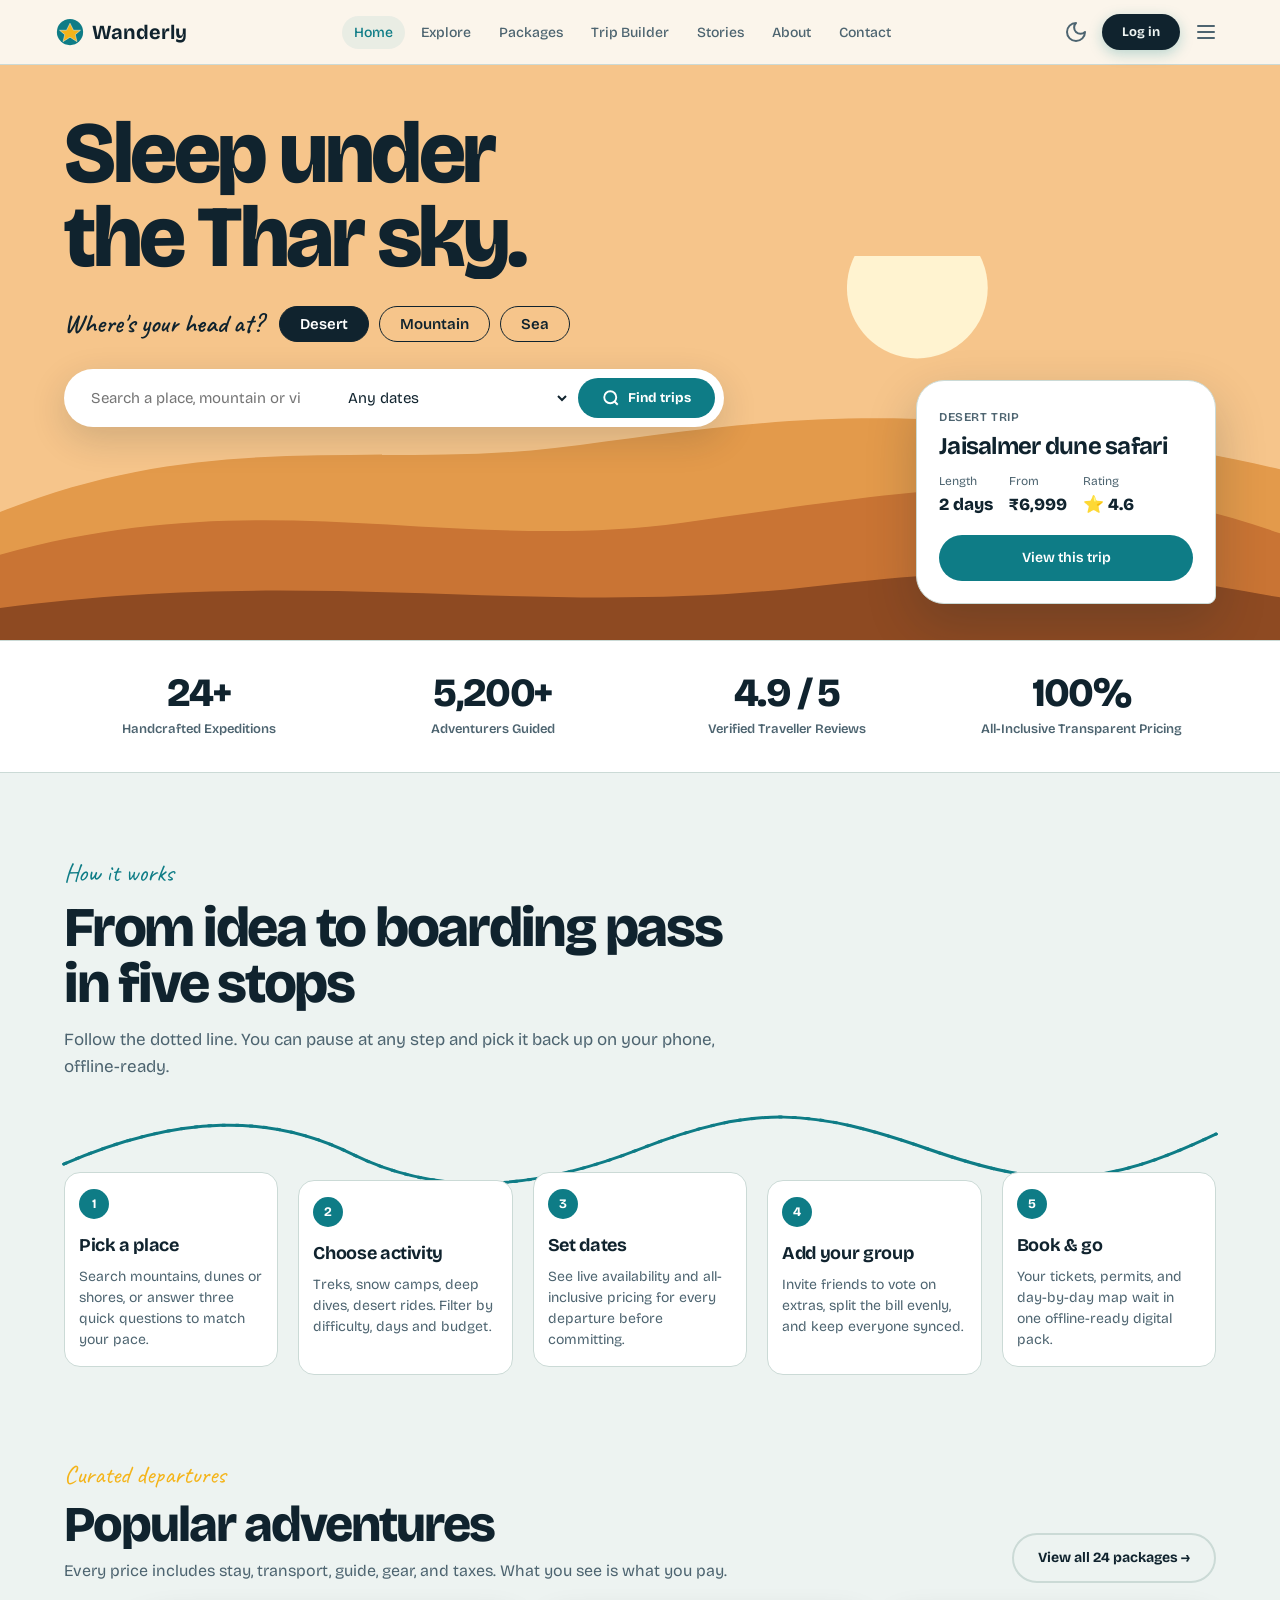
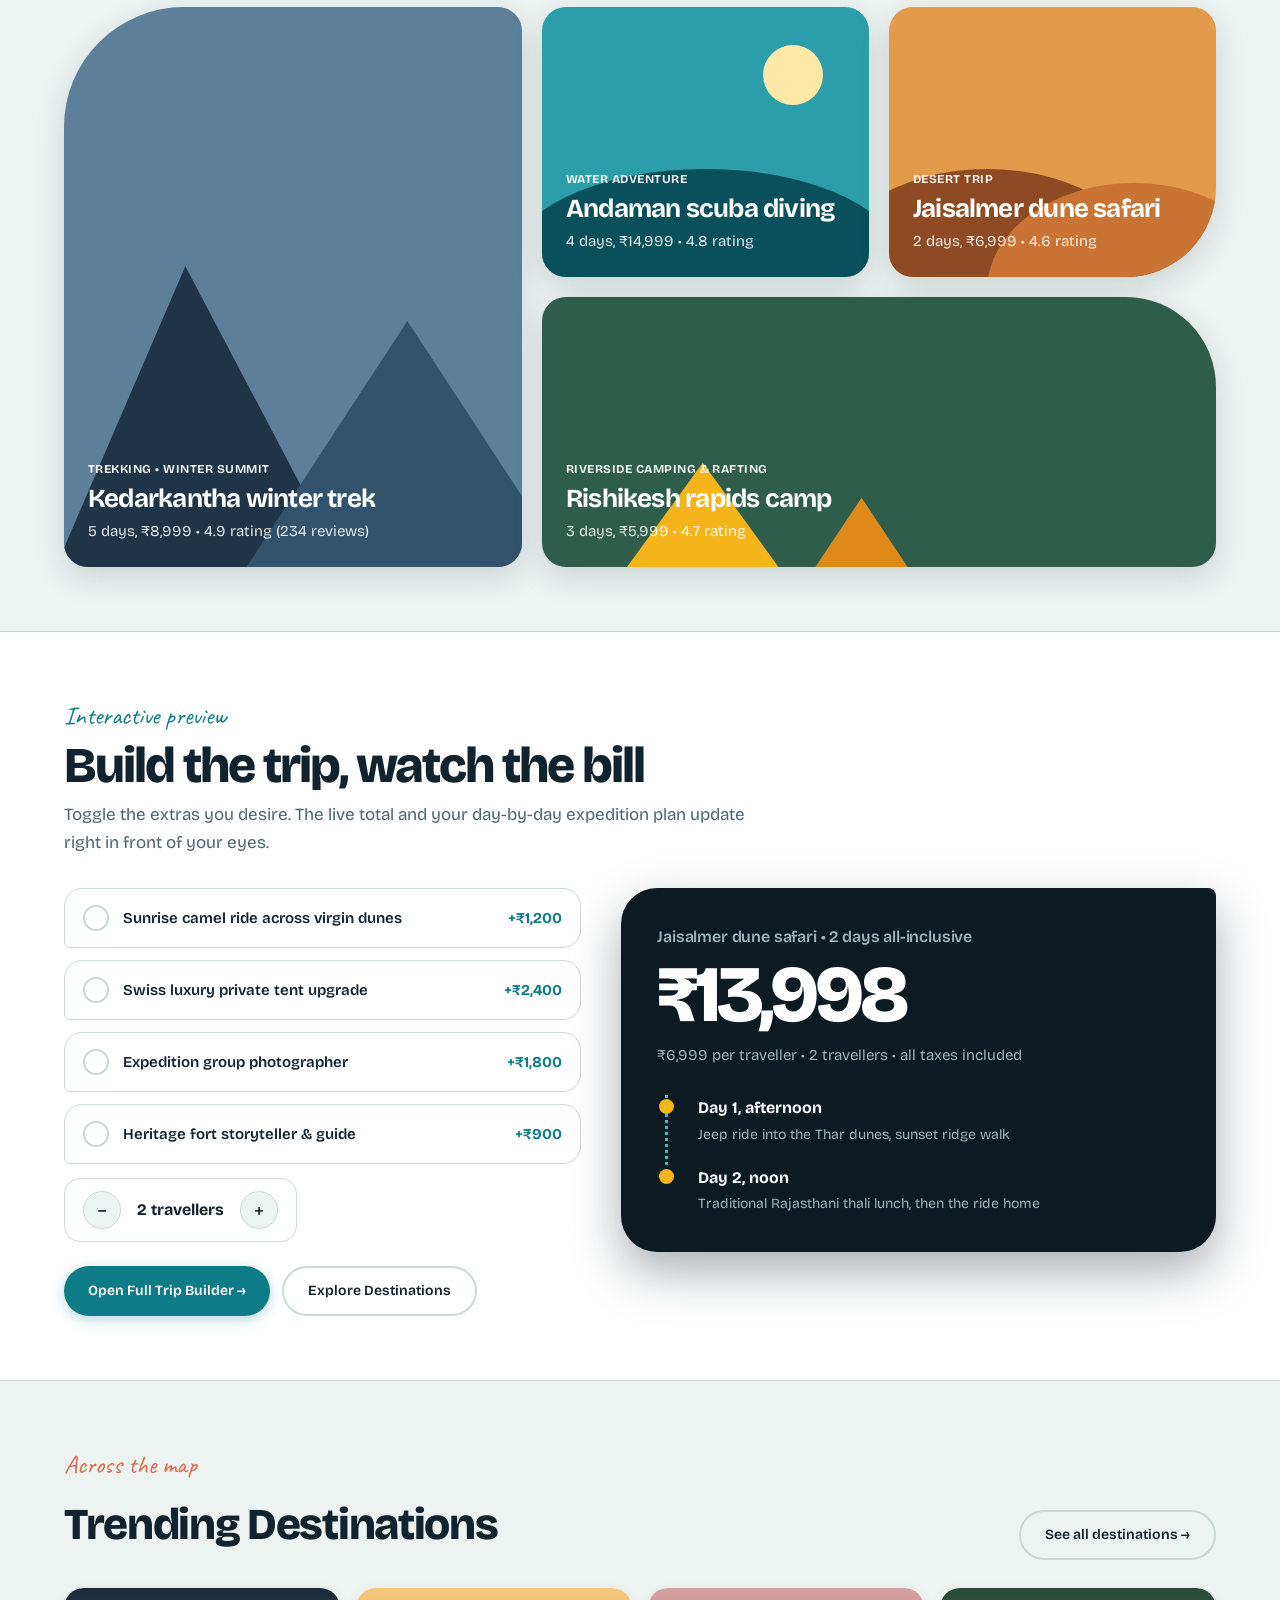
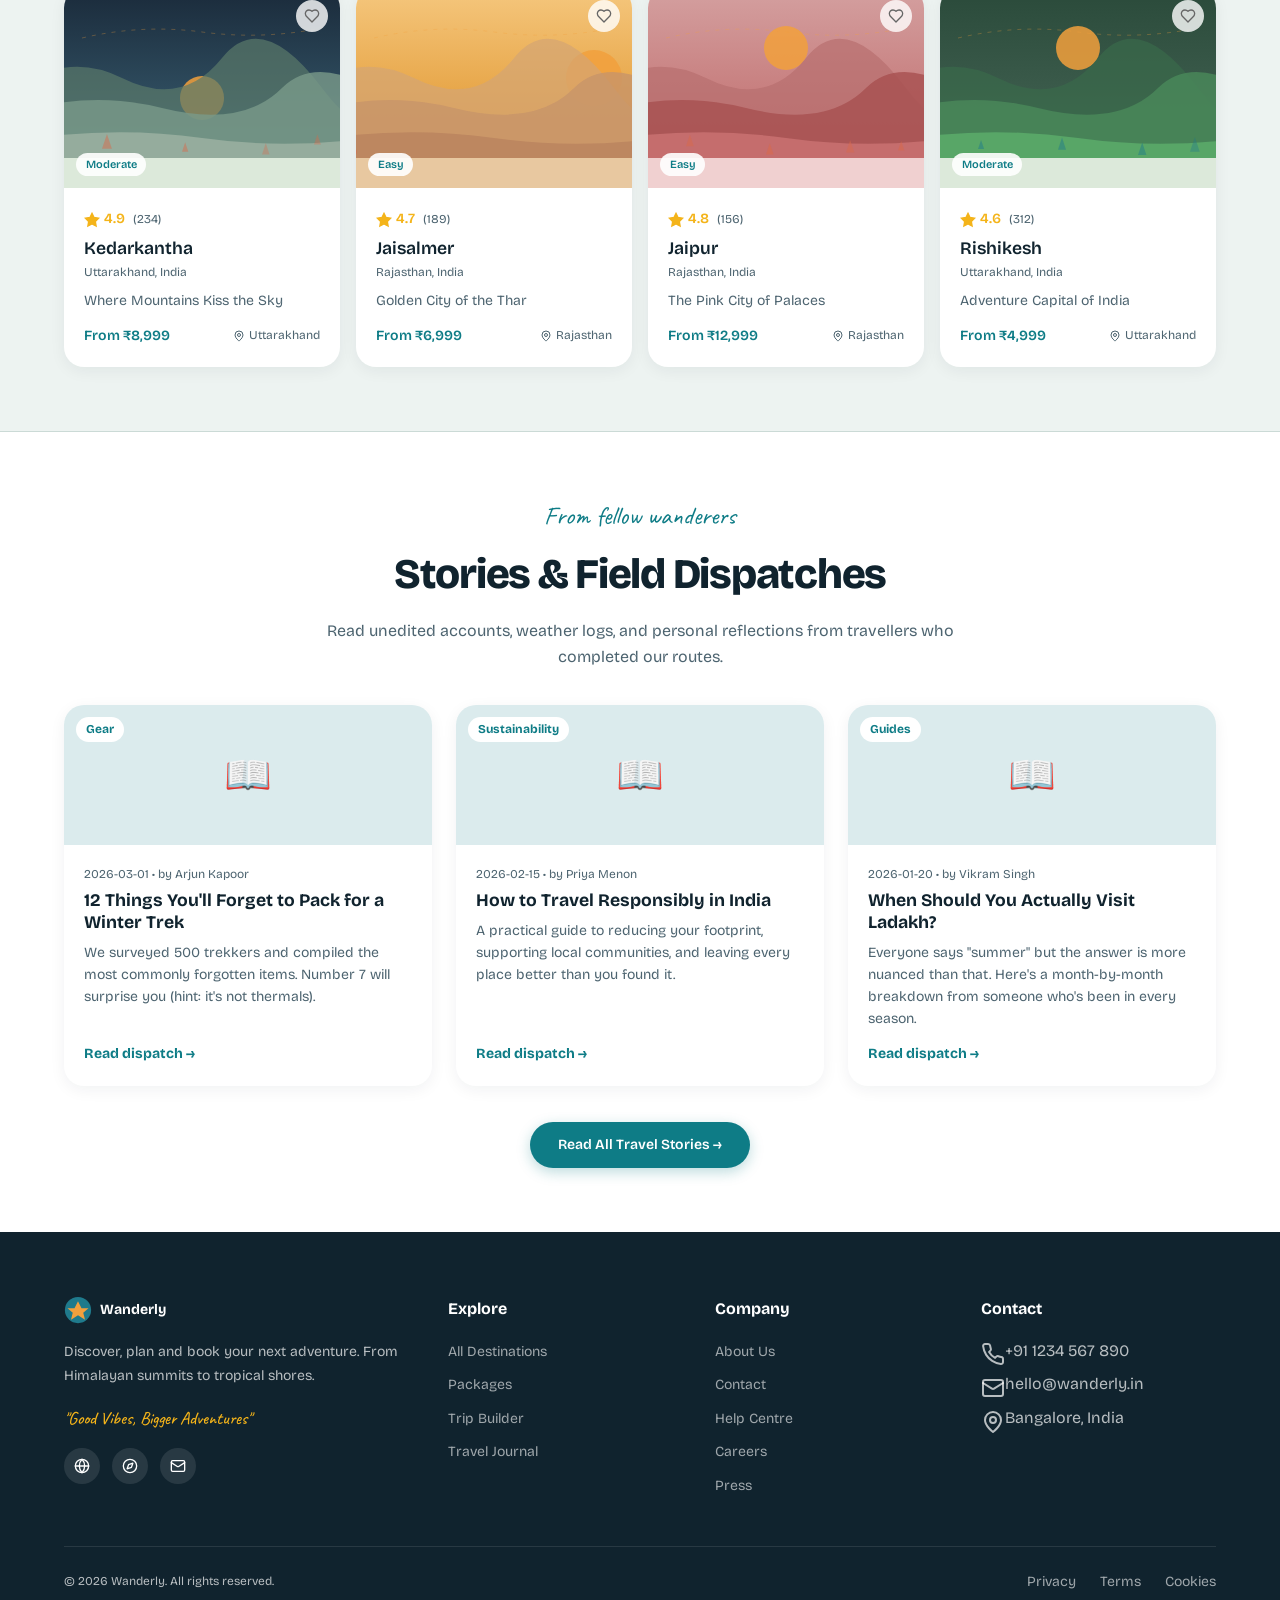
==== commit ad37d1cc: "refactor: modularize CSS and JavaScript page-wise" ====
--- a/index.html
+++ b/index.html
@@ -5,58 +5,8 @@
   <meta name="viewport" content="width=device-width, initial-scale=1.0, viewport-fit=cover">
   <title>Wanderly — Discover Your Next Adventure</title>
   <meta name="description" content="Discover, plan and book your next adventure. Follow the trail from idea to boarding pass in five easy stops.">
-  <link rel="stylesheet" href="css/style.css">
-  <style>
-    /* Specific Home Hero & Section Overrides */
-    .hero-concept {
-      padding-top: 64px; /* Space for sticky navbar */
-    }
-    .hero-concept .wrap {
-      padding-top: 40px;
-    }
-    .badge-user-welcome {
-      display: inline-flex;
-      align-items: center;
-      gap: 8px;
-      padding: 6px 16px;
-      border-radius: 999px;
-      background: rgba(16, 35, 46, 0.08);
-      font-size: 0.875rem;
-      font-weight: 600;
-      color: #10232E;
-      margin-bottom: 16px;
-    }
-    .trust-strip {
-      background: var(--card);
-      border-top: 1px solid var(--line);
-      border-bottom: 1px solid var(--line);
-      padding: 32px 0;
-    }
-    .trust-strip-grid {
-      display: grid;
-      grid-template-columns: repeat(2, 1fr);
-      gap: 24px;
-      text-align: center;
-    }
-    @media (min-width: 768px) {
-      .trust-strip-grid {
-        grid-template-columns: repeat(4, 1fr);
-      }
-    }
-    .trust-stat {
-      font-size: clamp(28px, 3.5vw, 40px);
-      font-weight: 800;
-      letter-spacing: -0.04em;
-      color: var(--ink);
-      line-height: 1;
-    }
-    .trust-label {
-      font-size: 0.8125rem;
-      color: var(--mute);
-      margin-top: 6px;
-      font-weight: 600;
-    }
-  </style>
+  <link rel="stylesheet" href="css/common.css">
+  <link rel="stylesheet" href="css/pages/home.css">
 </head>
 <body>
 
@@ -364,217 +314,6 @@
   <!-- Scripts -->
   <script src="js/data.js"></script>
   <script src="js/app.js"></script>
-  <script>
-    // Initialize common layout (navbar, footer, theme, mobile bar)
-    initPage('home');
-
-    // Display welcome banner if user is logged in
-    const authUser = getAuthUser();
-    if (authUser) {
-      document.getElementById('hero-welcome-badge').style.display = 'inline-flex';
-      document.getElementById('hero-user-name').textContent = authUser.name.split(' ')[0];
-    }
-
-    // ===== DYNAMIC HERO SCENE & VIBE SWITCHER =====
-    const S = [
-      {
-        h: ["Sleep under", "the Thar sky."],
-        sky: "#F6C58B",
-        sun: ["#FFF3D0", 860, 170],
-        tag: "Desert trip",
-        n: "Jaisalmer dune safari",
-        d: "2 days",
-        p: "₹6,999",
-        r: "⭐ 4.6",
-        slug: "jaisalmer-desert-safari"
-      },
-      {
-        h: ["Walk into", "the snow line."],
-        sky: "#BFD9E6",
-        sun: ["#FFFFFF", 300, 140],
-        tag: "Trekking",
-        n: "Kedarkantha winter trek",
-        d: "5 days",
-        p: "₹8,999",
-        r: "⭐ 4.9",
-        slug: "kedarkantha-winter-trek"
-      },
-      {
-        h: ["Dive where the", "map turns blue."],
-        sky: "#9ADBE0",
-        sun: ["#FFE9A8", 640, 170],
-        tag: "Water adventure",
-        n: "Andaman scuba diving",
-        d: "4 days",
-        p: "₹14,999",
-        r: "⭐ 4.8",
-        slug: "andaman-scuba-experience"
-      }
-    ];
-
-    const hero = document.getElementById('hero');
-    const h1 = document.getElementById('h1');
-    const vibeChips = [...document.querySelectorAll('.vibe-chip')];
-    const scs = [...document.querySelectorAll('.sc')];
-    const sun = document.getElementById('sun');
-
-    function showVibe(i, first) {
-      const s = S[i];
-      const go = () => {
-        h1.querySelectorAll('i').forEach((el, k) => el.textContent = s.h[k]);
-        h1.classList.remove('out');
-        hero.style.setProperty('--sky', s.sky);
-        sun.setAttribute('fill', s.sun[0]);
-        sun.style.transform = `translate(${s.sun[1]}px, ${s.sun[2]}px)`;
-        scs.forEach((g, k) => g.classList.toggle('on', k === i));
-        vibeChips.forEach((c, k) => c.setAttribute('aria-pressed', k === i));
-
-        document.getElementById('t-tag').textContent = s.tag;
-        document.getElementById('t-name').textContent = s.n;
-        document.getElementById('t-days').textContent = s.d;
-        document.getElementById('t-price').textContent = s.p;
-        document.getElementById('t-rate').textContent = s.r;
-        document.getElementById('t-link').href = `package-detail.html?slug=${s.slug}`;
-      };
-
-      if (first) {
-        go();
-      } else {
-        h1.classList.add('out');
-        setTimeout(go, 220);
-      }
-    }
-
-    vibeChips.forEach((c, i) => {
-      c.onclick = () => {
-        curVibe = i;
-        showVibe(i);
-      };
-    });
-
-    showVibe(0, true);
-
-    // Auto rotate vibe every 7 seconds when idle
-    let curVibe = 0;
-    setInterval(() => {
-      if (!document.hidden && !matchMedia('(prefers-reduced-motion:reduce)').matches && !hero.matches(':hover') && !document.activeElement.closest('.hero-concept')) {
-        curVibe = (curVibe + 1) % 3;
-        showVibe(curVibe);
-      }
-    }, 7000);
-
-    // ===== 5-STOP JOURNEY ANIMATION (INTERSECTION OBSERVER) =====
-    const pathSection = document.getElementById('path');
-    if (pathSection) {
-      new IntersectionObserver((entries, observer) => {
-        entries.forEach(entry => {
-          if (entry.isIntersecting) {
-            entry.target.classList.add('in');
-            observer.unobserve(entry.target);
-          }
-        });
-      }, { threshold: 0.25 }).observe(pathSection);
-    }
-
-    // ===== INTERACTIVE TRIP BUILDER WIDGET =====
-    const extras = [
-      ["Sunrise camel ride across virgin dunes", 1200],
-      ["Swiss luxury private tent upgrade", 2400],
-      ["Expedition group photographer", 1800],
-      ["Heritage fort storyteller & guide", 900]
-    ];
-    const BASE_PRICE = 6999;
-    let selectedExtras = new Set();
-    let numTravellers = 2;
-    let shownTotal = 0;
-
-    const optsContainer = document.getElementById('opts');
-    optsContainer.innerHTML = extras.map((x, i) => `
-      <button type="button" class="builder-opt" aria-pressed="false" data-i="${i}">
-        <span class="tick">✓</span>
-        <span>${x[0]}</span>
-        <em>+₹${x[1].toLocaleString('en-IN')}</em>
-      </button>
-    `).join('');
-
-    const fmtPrice = v => '₹' + Math.round(v).toLocaleString('en-IN');
-
-    function updateBill() {
-      const perPerson = BASE_PRICE + [...selectedExtras].reduce((sum, i) => sum + extras[i][1], 0);
-      const grandTotal = perPerson * numTravellers;
-      const fromVal = shownTotal;
-      const startTime = performance.now();
-
-      // Smooth odometer rolling animation
-      (function animateTotal(now) {
-        const progress = Math.min(1, (now - startTime) / 450);
-        const ease = 1 - Math.pow(1 - progress, 3);
-        document.getElementById('total').textContent = fmtPrice(fromVal + (grandTotal - fromVal) * ease);
-        if (progress < 1) {
-          requestAnimationFrame(animateTotal);
-        } else {
-          shownTotal = grandTotal;
-        }
-      })(startTime);
-
-      document.getElementById('each').textContent = `${fmtPrice(perPerson)} per traveller • ${numTravellers} ${numTravellers > 1 ? 'travellers' : 'traveller'} • all taxes included`;
-      document.getElementById('trav').textContent = `${numTravellers} ${numTravellers > 1 ? 'travellers' : 'traveller'}`;
-
-      // Toggle timeline day entries
-      document.querySelectorAll('.bill-day.x').forEach(d => {
-        d.classList.toggle('show', selectedExtras.has(+d.dataset.i));
-      });
-    }
-
-    optsContainer.onclick = e => {
-      const btn = e.target.closest('.builder-opt');
-      if (!btn) return;
-      const idx = +btn.dataset.i;
-      if (selectedExtras.has(idx)) {
-        selectedExtras.delete(idx);
-      } else {
-        selectedExtras.add(idx);
-      }
-      btn.setAttribute('aria-pressed', selectedExtras.has(idx));
-      updateBill();
-    };
-
-    document.getElementById('minus').onclick = () => {
-      numTravellers = Math.max(1, numTravellers - 1);
-      updateBill();
-    };
-    document.getElementById('plus').onclick = () => {
-      numTravellers = Math.min(8, numTravellers + 1);
-      updateBill();
-    };
-
-    updateBill();
-
-    // ===== RENDER TRENDING DESTINATIONS =====
-    const trendingDestContainer = document.getElementById('trending-destinations');
-    if (trendingDestContainer && typeof destinations !== 'undefined') {
-      const topDestinations = destinations.slice(0, 4);
-      trendingDestContainer.innerHTML = topDestinations.map(renderDestinationCard).join('');
-    }
-
-    // ===== RENDER TRAVEL STORIES TEASER =====
-    const storiesTeaserContainer = document.getElementById('stories-teaser-grid');
-    if (storiesTeaserContainer && typeof blogPosts !== 'undefined') {
-      storiesTeaserContainer.innerHTML = blogPosts.slice(0, 3).map(post => `
-        <div class="card" style="display:flex;flex-direction:column">
-          <div style="height:140px;background:color-mix(in srgb, var(--teal) 15%, var(--card));display:flex;align-items:center;justify-content:center;position:relative">
-            <span style="font-size:2.4rem">📖</span>
-            <span style="position:absolute;top:12px;left:12px;background:var(--card);padding:3px 10px;border-radius:999px;font-size:0.75rem;font-weight:700;color:var(--teal)">${post.category}</span>
-          </div>
-          <div style="padding:1.25rem;flex:1;display:flex;flex-direction:column">
-            <div style="font-size:0.75rem;color:var(--mute);margin-bottom:6px">${post.date} • by ${post.author}</div>
-            <h3 style="font-size:1.1rem;font-weight:700;margin:0 0 8px;line-height:1.25">${post.title}</h3>
-            <p style="font-size:0.875rem;color:var(--mute);line-height:1.55;flex:1;margin-bottom:14px">${post.excerpt}</p>
-            <a href="post.html?slug=${post.slug}" style="color:var(--teal);font-weight:700;font-size:0.875rem;display:inline-flex;align-items:center;gap:4px">Read dispatch →</a>
-          </div>
-        </div>
-      `).join('');
-    }
-  </script>
+  <script src="js/pages/home.js"></script>
 </body>
 </html>
--- a/css/common.css
+++ b/css/common.css
@@ -0,0 +1,637 @@
+/* ===== WANDERLY DESIGN SYSTEM (COMMON BASE) ===== */
+@import url('https://fonts.googleapis.com/css2?family=Bricolage+Grotesque:opsz,wght@12..96,400;12..96,600;12..96,700;12..96,800&family=Caveat:wght@600;700&display=swap');
+
+/* ===== CSS VARIABLES ===== */
+:root {
+  /* Brand Palette from UI Concept */
+  --bg: #EDF3F1;
+  --ink: #10232E;
+  --mute: #4D6470;
+  --card: #FFFFFF;
+  --line: #CBDAD6;
+  --teal: #0E7C86;
+  --teal-hover: #0a5f67;
+  --gold: #F4B41A;
+  --gold-hover: #db9f12;
+  --dark: #0C1A22;
+  --on-dark: #EDF3F1;
+  --terracotta: #D9694A;
+  --sage: #DCE9DA;
+  --sky: #E3F0F5;
+
+  /* Backward compatibility aliases */
+  --cream: var(--bg);
+  --cream-dark: #e2edea;
+  --lagoon: var(--teal);
+  --lagoon-dark: var(--teal-hover);
+  --lagoon-light: #2A9BB0;
+  --amber: var(--gold);
+  --amber-dark: var(--gold-hover);
+  --bg-card: var(--card);
+  --bg-surface: var(--card);
+  --text: var(--ink);
+  --text-muted: var(--mute);
+  --border: var(--line);
+
+  /* Typography */
+  --font-display: 'Bricolage Grotesque', system-ui, -apple-system, sans-serif;
+  --font-body: 'Bricolage Grotesque', system-ui, -apple-system, sans-serif;
+  --font-hand: 'Caveat', cursive;
+
+  /* Shadows */
+  --shadow-card: 0 4px 16px rgba(16, 35, 46, 0.06);
+  --shadow-card-hover: 0 12px 36px rgba(16, 35, 46, 0.12);
+  --shadow-button: 0 4px 14px rgba(14, 124, 134, 0.28);
+
+  /* Radii */
+  --radius-hero: 28px;
+  --radius-card: 20px;
+  --radius-btn: 999px;
+  --radius-pill: 999px;
+  --radius-chip: 999px;
+
+  /* Transitions */
+  --ease: cubic-bezier(0.22, 1, 0.36, 1);
+  --dur: 300ms;
+}
+
+/* Dark mode overrides */
+@media (prefers-color-scheme: dark) {
+  :root:not([data-theme="light"]) {
+    --bg: #0F1D25;
+    --ink: #EAF2F0;
+    --mute: #9DB4BC;
+    --card: #172A34;
+    --line: #28404B;
+    --teal: #3CC0CC;
+    --teal-hover: #58ced8;
+    --gold: #F4B41A;
+    --dark: #08131A;
+    --on-dark: #EDF3F1;
+    --bg-card: #172A34;
+    --bg-surface: #13242E;
+    --text: #EAF2F0;
+    --text-muted: #9DB4BC;
+    --border: #28404B;
+    --shadow-card: 0 4px 20px rgba(0, 0, 0, 0.35);
+    --shadow-card-hover: 0 12px 36px rgba(0, 0, 0, 0.5);
+  }
+}
+
+:root[data-theme="dark"] {
+  --bg: #0F1D25;
+  --ink: #EAF2F0;
+  --mute: #9DB4BC;
+  --card: #172A34;
+  --line: #28404B;
+  --teal: #3CC0CC;
+  --teal-hover: #58ced8;
+  --gold: #F4B41A;
+  --dark: #08131A;
+  --on-dark: #EDF3F1;
+  --bg-card: #172A34;
+  --bg-surface: #13242E;
+  --text: #EAF2F0;
+  --text-muted: #9DB4BC;
+  --border: #28404B;
+  --shadow-card: 0 4px 20px rgba(0, 0, 0, 0.35);
+  --shadow-card-hover: 0 12px 36px rgba(0, 0, 0, 0.5);
+}
+
+/* ===== RESET & BASE ===== */
+*, *::before, *::after { margin: 0; padding: 0; box-sizing: border-box; }
+
+html {
+  scroll-behavior: smooth;
+  font-size: 16px;
+  -webkit-font-smoothing: antialiased;
+}
+
+body {
+  font-family: var(--font-body);
+  background: var(--bg);
+  color: var(--text);
+  line-height: 1.6;
+  min-height: 100vh;
+  transition: background var(--dur) var(--ease), color var(--dur) var(--ease);
+}
+
+a { color: var(--lagoon); text-decoration: none; transition: color var(--dur); }
+a:hover { color: var(--lagoon-dark); }
+
+img { max-width: 100%; height: auto; display: block; }
+button { cursor: pointer; font-family: inherit; }
+input, select, textarea { font-family: inherit; }
+
+.container { max-width: 1200px; margin: 0 auto; padding: 0 1rem; }
+@media (min-width: 640px) { .container { padding: 0 1.5rem; } }
+
+/* ===== TYPOGRAPHY ===== */
+.text-display-xl { font-family: var(--font-display); font-size: clamp(2.5rem, 5vw, 4rem); font-weight: 700; line-height: 1.1; letter-spacing: -0.02em; }
+.text-display-lg { font-family: var(--font-display); font-size: clamp(2rem, 4vw, 3rem); font-weight: 700; line-height: 1.15; letter-spacing: -0.02em; }
+.text-display-md { font-family: var(--font-display); font-size: clamp(1.5rem, 3vw, 2.25rem); font-weight: 700; line-height: 1.2; }
+.text-display-sm { font-family: var(--font-display); font-size: clamp(1.25rem, 2vw, 1.5rem); font-weight: 600; line-height: 1.3; }
+.text-hand { font-family: var(--font-hand); font-weight: 500; }
+.text-muted { color: var(--text-muted); }
+.text-lagoon { color: var(--lagoon); }
+.text-amber { color: var(--amber); }
+.text-terracotta { color: var(--terracotta); }
+
+/* ===== BUTTONS ===== */
+.btn {
+  display: inline-flex; align-items: center; gap: 0.5rem;
+  padding: 0.75rem 1.5rem; border-radius: var(--radius-btn);
+  font-weight: 600; font-size: 0.875rem;
+  border: none; transition: all var(--dur) var(--ease);
+  text-decoration: none;
+}
+.btn-primary { background: var(--lagoon); color: #fff; box-shadow: var(--shadow-button); }
+.btn-primary:hover { background: var(--lagoon-dark); transform: translateY(-1px); color: #fff; }
+.btn-secondary { background: transparent; color: var(--text); border: 2px solid var(--border); }
+.btn-secondary:hover { border-color: var(--lagoon); color: var(--lagoon); }
+.btn-amber { background: var(--amber); color: #fff; }
+.btn-amber:hover { background: var(--amber-dark); transform: translateY(-1px); color: #fff; }
+.btn-sm { padding: 0.5rem 1rem; font-size: 0.8125rem; }
+.btn-lg { padding: 1rem 2rem; font-size: 1rem; }
+
+/* ===== NAVBAR ===== */
+.navbar {
+  position: fixed; top: 0; left: 0; right: 0; z-index: 100;
+  background: rgba(251, 248, 241, 0.95); backdrop-filter: blur(12px);
+  border-bottom: 1px solid var(--border);
+  transition: transform var(--dur) var(--ease), background var(--dur);
+}
+[data-theme="dark"] .navbar { background: rgba(11, 27, 40, 0.95); }
+.navbar.hidden { transform: translateY(-100%); }
+.navbar-inner {
+  max-width: 1200px; margin: 0 auto; padding: 0 1rem;
+  display: flex; align-items: center; justify-content: space-between;
+  height: 64px;
+}
+.navbar-brand {
+  display: flex; align-items: center; gap: 0.5rem;
+  font-family: var(--font-display); font-weight: 700; font-size: 1.25rem;
+  color: var(--text); text-decoration: none;
+}
+.navbar-brand svg { width: 28px; height: 28px; }
+.navbar-links { display: flex; gap: 0.25rem; list-style: none; }
+.navbar-links a {
+  padding: 0.5rem 0.75rem; border-radius: var(--radius-chip);
+  font-size: 0.875rem; font-weight: 500; color: var(--text-muted);
+  transition: all var(--dur);
+}
+.navbar-links a:hover, .navbar-links a.active { color: var(--lagoon); background: rgba(31, 122, 140, 0.08); }
+.navbar-actions { display: flex; align-items: center; gap: 0.5rem; }
+.navbar-actions button {
+  width: 36px; height: 36px; border-radius: 50%;
+  display: flex; align-items: center; justify-content: center;
+  background: transparent; border: none; color: var(--text-muted);
+  transition: all var(--dur);
+}
+.navbar-actions button:hover { background: rgba(31, 122, 140, 0.08); color: var(--lagoon); }
+.mobile-menu-btn { display: none; }
+
+@media (max-width: 768px) {
+  .navbar-links { display: none; }
+  .mobile-menu-btn { display: flex; }
+  .navbar-links.open {
+    display: flex; flex-direction: column;
+    position: absolute; top: 64px; left: 0; right: 0;
+    background: var(--bg-card); border-bottom: 1px solid var(--border);
+    padding: 1rem; box-shadow: var(--shadow-card);
+  }
+}
+
+/* ===== MOBILE TAB BAR ===== */
+.mobile-tabbar {
+  display: none; position: fixed; bottom: 0; left: 0; right: 0;
+  background: var(--bg-card); border-top: 1px solid var(--border);
+  z-index: 100; padding: 0.5rem 0 calc(0.5rem + env(safe-area-inset-bottom));
+}
+.mobile-tabbar-inner { display: flex; justify-content: space-around; }
+.mobile-tabbar a {
+  display: flex; flex-direction: column; align-items: center; gap: 0.15rem;
+  padding: 0.25rem 0.75rem; font-size: 0.625rem; font-weight: 600;
+  color: var(--text-muted); text-decoration: none; transition: color var(--dur);
+}
+.mobile-tabbar a.active { color: var(--lagoon); }
+.mobile-tabbar a svg { width: 20px; height: 20px; }
+@media (max-width: 768px) { .mobile-tabbar { display: block; } body { padding-bottom: 70px; } }
+
+/* ===== CARDS ===== */
+.card {
+  background: var(--bg-card); border-radius: var(--radius-card);
+  box-shadow: var(--shadow-card); overflow: hidden;
+  transition: transform var(--dur) var(--ease), box-shadow var(--dur) var(--ease);
+}
+.card:hover { transform: translateY(-4px); box-shadow: var(--shadow-card-hover); }
+.card-img { width: 100%; height: 200px; overflow: hidden; position: relative; }
+.card-img .art-container { width: 100%; height: 100%; transition: transform 0.5s var(--ease); }
+.card:hover .card-img .art-container { transform: scale(1.05); }
+.card-body { padding: 1.25rem; }
+.card-tag {
+  display: inline-block; padding: 0.2rem 0.6rem; border-radius: var(--radius-pill);
+  font-size: 0.6875rem; font-weight: 600; background: rgba(255,255,255,0.9);
+  color: var(--lagoon);
+}
+.card-tag.best-seller { background: rgba(242, 160, 61, 0.9); color: #fff; }
+
+/* ===== HERO SECTION ===== */
+.hero { position: relative; min-height: 85vh; overflow: hidden; display: flex; align-items: center; }
+.hero-bg { position: absolute; inset: 0; }
+.hero-overlay { position: absolute; inset: 0; background: linear-gradient(135deg, rgba(11,27,40,0.75) 0%, rgba(31,122,140,0.4) 100%); }
+.hero-content {
+  position: relative; z-index: 2; width: 100%; max-width: 1200px;
+  margin: 0 auto; padding: 2rem 1rem; text-align: center;
+}
+.hero h1 { color: #fff; }
+.hero p { color: rgba(255,255,255,0.85); }
+.hero .text-hand { color: var(--amber); }
+
+/* Search Pill */
+.search-pill {
+  display: flex; align-items: center; gap: 0;
+  background: #fff; border-radius: var(--radius-pill);
+  padding: 0.375rem; max-width: 700px; margin: 2rem auto 0;
+  box-shadow: 0 4px 20px rgba(0,0,0,0.12);
+}
+.search-pill input, .search-pill select {
+  flex: 1; padding: 0.875rem 1rem; border: none; background: transparent;
+  font-size: 0.875rem; color: var(--ink); outline: none; min-width: 0;
+}
+.search-pill .divider { width: 1px; height: 28px; background: #E5E7EB; }
+.search-pill .btn { border-radius: var(--radius-pill); white-space: nowrap; }
+
+/* Stats Row */
+.stats-row { display: flex; justify-content: center; gap: 3rem; margin-top: 2rem; }
+.stat-item { text-align: center; }
+.stat-number { font-family: var(--font-display); font-size: 1.5rem; font-weight: 700; color: #fff; }
+.stat-label { font-size: 0.75rem; color: rgba(255,255,255,0.7); }
+
+/* ===== SECTION STYLES ===== */
+.section { padding: 4rem 0; }
+.section-header { text-align: center; margin-bottom: 3rem; }
+.section-header .text-hand { font-size: 1.25rem; display: block; margin-bottom: 0.5rem; }
+.section-alt { background: var(--bg-surface); }
+[data-theme="dark"] .section-alt { background: var(--midnight-surface); }
+
+/* ===== GRID LAYOUTS ===== */
+.grid-2 { display: grid; grid-template-columns: 1fr; gap: 1.5rem; }
+.grid-3 { display: grid; grid-template-columns: 1fr; gap: 1.5rem; }
+.grid-4 { display: grid; grid-template-columns: repeat(2, 1fr); gap: 1rem; }
+.grid-6 { display: grid; grid-template-columns: repeat(3, 1fr); gap: 1rem; }
+@media (min-width: 640px) {
+  .grid-2 { grid-template-columns: repeat(2, 1fr); }
+  .grid-3 { grid-template-columns: repeat(2, 1fr); }
+  .grid-4 { grid-template-columns: repeat(3, 1fr); }
+  .grid-6 { grid-template-columns: repeat(6, 1fr); }
+}
+@media (min-width: 1024px) {
+  .grid-3 { grid-template-columns: repeat(3, 1fr); }
+  .grid-4 { grid-template-columns: repeat(4, 1fr); }
+}
+
+/* ===== ACTIVITY CATEGORIES ===== */
+.activity-card {
+  display: flex; flex-direction: column; align-items: center; gap: 0.75rem;
+  padding: 1.5rem 1rem; border-radius: var(--radius-card);
+  cursor: pointer; transition: all var(--dur) var(--ease); text-decoration: none;
+}
+.activity-card:hover { transform: translateY(-4px); }
+.activity-icon {
+  width: 64px; height: 64px; border-radius: 50%;
+  display: flex; align-items: center; justify-content: center;
+  font-size: 1.5rem;
+}
+.activity-label { font-weight: 600; font-size: 0.875rem; color: var(--text); }
+
+/* ===== DESTINATION ART (SVG) ===== */
+.art-container { position: relative; width: 100%; height: 100%; }
+.art-container svg { width: 100%; height: 100%; display: block; }
+
+/* ===== PACKAGE CARDS ===== */
+.package-meta { display: flex; align-items: center; gap: 0.75rem; font-size: 0.75rem; color: var(--text-muted); }
+.package-meta svg { width: 14px; height: 14px; }
+.rating { display: flex; align-items: center; gap: 0.25rem; color: var(--amber); font-weight: 600; font-size: 0.875rem; }
+.rating svg { width: 16px; height: 16px; fill: var(--amber); }
+.price { font-size: 1.25rem; font-weight: 700; color: var(--lagoon); }
+.price-old { font-size: 0.75rem; color: #999; text-decoration: line-through; }
+.badge-free-cancel {
+  display: inline-flex; align-items: center; gap: 0.25rem;
+  padding: 0.15rem 0.5rem; background: rgba(16, 185, 129, 0.9);
+  border-radius: 4px; font-size: 0.625rem; font-weight: 700; color: #fff;
+}
+.badge-difficulty {
+  font-size: 0.75rem; color: var(--text-muted);
+}
+
+/* ===== WISHLIST BUTTON ===== */
+.wishlist-btn {
+  width: 32px; height: 32px; border-radius: 50%;
+  background: rgba(255,255,255,0.8); backdrop-filter: blur(4px);
+  border: none; display: flex; align-items: center; justify-content: center;
+  cursor: pointer; transition: transform var(--dur);
+}
+.wishlist-btn:hover { transform: scale(1.1); }
+.wishlist-btn svg { width: 16px; height: 16px; color: #666; }
+.wishlist-btn.active svg { color: var(--terracotta); fill: var(--terracotta); }
+
+/* ===== VIBE MATCH ===== */
+.vibe-card {
+  background: var(--bg-card); border-radius: var(--radius-hero);
+  padding: 2.5rem; box-shadow: 0 10px 40px rgba(0,0,0,0.1);
+  text-align: center; max-width: 600px; margin: 0 auto;
+}
+.progress-bar { display: flex; gap: 0.375rem; margin-bottom: 2rem; }
+.progress-step { flex: 1; height: 6px; border-radius: 3px; background: var(--border); transition: background var(--dur); }
+.progress-step.active { background: var(--lagoon); }
+.slider-container { margin: 2rem 0; }
+.slider-labels { display: flex; justify-content: space-between; font-size: 0.875rem; color: var(--text-muted); margin-bottom: 0.75rem; }
+input[type="range"] {
+  -webkit-appearance: none; width: 100%; height: 8px;
+  border-radius: 4px; background: var(--border); outline: none;
+}
+input[type="range"]::-webkit-slider-thumb {
+  -webkit-appearance: none; width: 24px; height: 24px;
+  border-radius: 50%; background: var(--lagoon); cursor: pointer;
+  box-shadow: 0 2px 6px rgba(31,122,140,0.3);
+}
+.match-score {
+  width: 56px; height: 56px; border-radius: 50%;
+  display: flex; align-items: center; justify-content: center;
+  color: #fff; font-weight: 700; font-size: 1.125rem;
+}
+.match-score.high { background: #10B981; }
+.match-score.mid { background: var(--lagoon); }
+.match-score.low { background: var(--amber); }
+
+/* ===== TRIP BUILDER ===== */
+.trip-item {
+  display: flex; align-items: center; gap: 1rem;
+  padding: 1rem; background: var(--bg-card); border-radius: var(--radius-btn);
+  box-shadow: var(--shadow-card); margin-bottom: 0.75rem;
+}
+.trip-item-icon {
+  width: 40px; height: 40px; border-radius: var(--radius-chip);
+  background: rgba(31,122,140,0.1); display: flex; align-items: center;
+  justify-content: center; font-size: 1.125rem; flex-shrink: 0;
+}
+.trip-item-info { flex: 1; min-width: 0; }
+.trip-item-info h4 { font-size: 0.875rem; font-weight: 600; }
+.trip-item-info p { font-size: 0.75rem; color: var(--text-muted); }
+.trip-item-cost { font-weight: 600; font-size: 0.875rem; color: var(--lagoon); flex-shrink: 0; }
+.trip-item-remove { background: none; border: none; color: var(--terracotta); padding: 0.375rem; border-radius: 0.5rem; }
+.trip-item-remove:hover { background: rgba(217,105,74,0.1); }
+
+/* ===== ITINERARY ===== */
+.itinerary { position: relative; padding-left: 3rem; }
+.itinerary::before {
+  content: ''; position: absolute; left: 19px; top: 2rem; bottom: 2rem;
+  width: 2px; border-left: 2px dashed rgba(31,122,140,0.3);
+}
+.itinerary-day { position: relative; margin-bottom: 1.5rem; }
+.itinerary-marker {
+  position: absolute; left: -3rem; top: 0.25rem;
+  width: 40px; height: 40px; border-radius: 50%;
+  background: var(--lagoon); color: #fff;
+  display: flex; align-items: center; justify-content: center;
+  font-weight: 700; font-size: 0.8125rem; z-index: 1;
+  box-shadow: 0 2px 8px rgba(31,122,140,0.3);
+}
+.itinerary-day h3 { font-family: var(--font-display); font-weight: 600; margin-bottom: 0.5rem; }
+.itinerary-day p { font-size: 0.875rem; color: var(--text-muted); line-height: 1.7; margin-bottom: 0.75rem; }
+.itinerary-tags { display: flex; flex-wrap: wrap; gap: 0.5rem; }
+.itinerary-tag {
+  display: inline-block; padding: 0.25rem 0.5rem; border-radius: var(--radius-chip);
+  font-size: 0.6875rem; font-weight: 500;
+}
+.itinerary-tag.elevation { background: var(--sky); color: var(--lagoon); }
+.itinerary-tag.meals { background: var(--sage); color: #166534; }
+.itinerary-tag.stay { background: #FFF7ED; color: #92400E; }
+
+/* ===== FORMS ===== */
+.form-group { margin-bottom: 1.25rem; }
+.form-group label { display: block; font-size: 0.875rem; font-weight: 500; margin-bottom: 0.375rem; }
+.form-input {
+  width: 100%; padding: 0.75rem 1rem; border: 1px solid var(--border);
+  border-radius: var(--radius-btn); background: transparent;
+  color: var(--text); font-size: 0.875rem; transition: border-color var(--dur);
+}
+.form-input:focus { outline: none; border-color: var(--lagoon); }
+.form-input.error { border-color: var(--terracotta); }
+.form-error { font-size: 0.75rem; color: var(--terracotta); margin-top: 0.25rem; }
+textarea.form-input { resize: none; min-height: 120px; }
+
+/* ===== FAQ ACCORDION ===== */
+.faq-category { background: var(--bg-card); border-radius: var(--radius-card); box-shadow: var(--shadow-card); margin-bottom: 1rem; overflow: hidden; }
+.faq-category-header {
+  width: 100%; display: flex; align-items: center; justify-content: space-between;
+  padding: 1.25rem 1.5rem; background: none; border: none;
+  cursor: pointer; text-align: left;
+}
+.faq-category-header h2 { font-family: var(--font-display); font-size: 1.125rem; font-weight: 600; }
+.faq-items { padding: 0 1.5rem 1.5rem; }
+.faq-item {
+  margin-bottom: 0.5rem; border-radius: var(--radius-btn); overflow: hidden;
+}
+.faq-item summary {
+  padding: 0.875rem 1rem; background: var(--bg); border-radius: var(--radius-btn);
+  cursor: pointer; font-size: 0.875rem; font-weight: 500; list-style: none;
+  transition: background var(--dur);
+}
+.faq-item summary:hover { background: var(--sky); }
+[data-theme="dark"] .faq-item summary:hover { background: var(--midnight-border); }
+.faq-item p { padding: 0.75rem 1rem; font-size: 0.875rem; color: var(--text-muted); line-height: 1.7; }
+
+/* ===== HEATMAP ===== */
+.heatmap { display: grid; grid-template-columns: repeat(12, 1fr); gap: 4px; }
+.heatmap-cell {
+  aspect-ratio: 1; border-radius: 6px; display: flex; flex-direction: column;
+  align-items: center; justify-content: center; font-size: 0.625rem; font-weight: 600;
+  transition: transform var(--dur);
+}
+.heatmap-cell:hover { transform: scale(1.1); }
+.heatmap-cell .month { font-size: 0.5625rem; font-weight: 500; margin-top: 2px; }
+
+/* ===== FOOTER ===== */
+.footer {
+  background: var(--ink); color: rgba(255,255,255,0.7); padding: 4rem 0 2rem;
+  margin-top: auto;
+}
+.footer h3 { color: #fff; font-family: var(--font-display); font-size: 1rem; margin-bottom: 1rem; }
+.footer a { color: rgba(255,255,255,0.6); font-size: 0.875rem; }
+.footer a:hover { color: var(--lagoon-light); }
+.footer-grid { display: grid; grid-template-columns: 1.5fr repeat(3, 1fr); gap: 2rem; }
+.footer-social { display: flex; gap: 0.75rem; margin-top: 1rem; }
+.footer-social a {
+  width: 36px; height: 36px; border-radius: 50%; background: rgba(255,255,255,0.1);
+  display: flex; align-items: center; justify-content: center;
+  transition: background var(--dur);
+}
+.footer-social a:hover { background: var(--lagoon); }
+.footer-social a svg { width: 16px; height: 16px; color: #fff; }
+.footer-bottom {
+  margin-top: 3rem; padding-top: 1.5rem;
+  border-top: 1px solid rgba(255,255,255,0.1);
+  display: flex; justify-content: space-between; align-items: center;
+  font-size: 0.75rem;
+}
+@media (max-width: 768px) {
+  .footer-grid { grid-template-columns: 1fr 1fr; }
+  .footer-bottom { flex-direction: column; gap: 0.75rem; text-align: center; }
+}
+
+/* ===== TOAST ===== */
+.toast-container { position: fixed; top: 80px; right: 1rem; z-index: 200; display: flex; flex-direction: column; gap: 0.5rem; }
+.toast {
+  display: flex; align-items: center; gap: 0.75rem;
+  padding: 0.875rem 1.25rem; border-radius: var(--radius-btn);
+  background: var(--bg-card); box-shadow: 0 4px 20px rgba(0,0,0,0.15);
+  font-size: 0.875rem; animation: slideIn 0.3s var(--ease);
+  max-width: 360px;
+}
+.toast.success { border-left: 3px solid #10B981; }
+.toast.error { border-left: 3px solid var(--terracotta); }
+.toast.info { border-left: 3px solid var(--lagoon); }
+@keyframes slideIn { from { transform: translateX(100%); opacity: 0; } to { transform: translateX(0); opacity: 1; } }
+@keyframes slideOut { from { transform: translateX(0); opacity: 1; } to { transform: translateX(100%); opacity: 0; } }
+
+/* ===== TWO-COLUMN LAYOUT ===== */
+.layout-detail { display: grid; grid-template-columns: 1fr; gap: 2rem; }
+@media (min-width: 1024px) { .layout-detail { grid-template-columns: 2fr 1fr; } }
+.sidebar-sticky { position: sticky; top: 5rem; }
+.sidebar-card { background: var(--bg-card); border-radius: var(--radius-card); padding: 1.5rem; box-shadow: var(--shadow-card); margin-bottom: 1rem; }
+
+/* ===== CHIP/TAG FILTERS ===== */
+.chip-row { display: flex; gap: 0.5rem; overflow-x: auto; padding-bottom: 0.5rem; scrollbar-width: none; }
+.chip-row::-webkit-scrollbar { display: none; }
+.chip {
+  padding: 0.5rem 1rem; border-radius: var(--radius-pill); font-size: 0.8125rem;
+  font-weight: 500; white-space: nowrap; background: var(--bg-card); color: var(--text-muted);
+  border: none; cursor: pointer; transition: all var(--dur);
+}
+.chip.active, .chip:hover { background: var(--lagoon); color: #fff; }
+
+/* ===== TRUST SIGNALS ===== */
+.trust-row { display: flex; align-items: center; gap: 0.5rem; font-size: 0.875rem; color: var(--text-muted); margin-bottom: 0.75rem; }
+.trust-row svg { width: 20px; height: 20px; color: var(--lagoon); flex-shrink: 0; }
+
+/* ===== INCLUSION LISTS ===== */
+.inclusion-list { list-style: none; }
+.inclusion-list li {
+  display: flex; align-items: flex-start; gap: 0.5rem;
+  font-size: 0.875rem; padding: 0.375rem 0;
+}
+.inclusion-list li svg { width: 16px; height: 16px; flex-shrink: 0; margin-top: 0.125rem; }
+.inclusion-list.included li svg { color: #10B981; }
+.inclusion-list.excluded li svg { color: var(--terracotta); }
+
+/* ===== REVIEW CARD ===== */
+.review-card { background: var(--bg-card); border-radius: var(--radius-card); padding: 1.25rem; box-shadow: var(--shadow-card); margin-bottom: 1rem; }
+.review-header { display: flex; align-items: center; gap: 0.75rem; margin-bottom: 0.75rem; }
+.review-avatar {
+  width: 36px; height: 36px; border-radius: 50%;
+  background: rgba(31,122,140,0.1); color: var(--lagoon);
+  display: flex; align-items: center; justify-content: center;
+  font-weight: 700; font-size: 0.75rem;
+}
+.review-stars { display: flex; gap: 2px; }
+.review-stars svg { width: 12px; height: 12px; }
+
+/* ===== PRICE BREAKDOWN ===== */
+.price-row { display: flex; justify-content: space-between; padding: 0.375rem 0; font-size: 0.875rem; }
+.price-row .label { color: var(--text-muted); text-transform: capitalize; }
+.price-row .value { font-weight: 500; }
+.price-row.total { border-top: 1px solid var(--border); padding-top: 0.75rem; margin-top: 0.5rem; font-weight: 700; }
+.price-row.total .value { color: var(--lagoon); }
+
+/* ===== TEAM GRID ===== */
+.team-card { text-align: center; padding: 1.5rem; }
+.team-avatar {
+  width: 64px; height: 64px; border-radius: 50%; margin: 0 auto 1rem;
+  background: linear-gradient(135deg, var(--lagoon), var(--amber));
+  display: flex; align-items: center; justify-content: center;
+  color: #fff; font-size: 1.25rem; font-weight: 700;
+}
+
+/* ===== MONTH GRID (Vibe Match) ===== */
+.month-grid { display: grid; grid-template-columns: repeat(4, 1fr); gap: 0.5rem; }
+@media (min-width: 640px) { .month-grid { grid-template-columns: repeat(6, 1fr); } }
+.month-btn {
+  padding: 0.625rem; border-radius: var(--radius-chip);
+  background: var(--bg); border: 1px solid var(--border); font-size: 0.8125rem;
+  font-weight: 500; cursor: pointer; transition: all var(--dur); color: var(--text-muted);
+}
+.month-btn.active { background: var(--lagoon); color: #fff; border-color: var(--lagoon); }
+
+/* ===== COMPARE TABLE ===== */
+.compare-table { width: 100%; border-collapse: collapse; background: var(--bg-card); border-radius: var(--radius-card); overflow: hidden; box-shadow: var(--shadow-card); }
+.compare-table th, .compare-table td { padding: 0.875rem 1rem; text-align: left; font-size: 0.875rem; border-bottom: 1px solid var(--border); }
+.compare-table th { font-size: 0.6875rem; text-transform: uppercase; letter-spacing: 0.05em; color: var(--text-muted); font-weight: 600; }
+
+/* ===== DESTINATION PICKER ===== */
+.dest-grid { display: grid; grid-template-columns: repeat(2, 1fr); gap: 0.75rem; max-height: 300px; overflow-y: auto; }
+@media (min-width: 640px) { .dest-grid { grid-template-columns: repeat(3, 1fr); } }
+.dest-pick {
+  padding: 0.75rem; border-radius: var(--radius-btn); border: 1px solid var(--border);
+  cursor: pointer; transition: all var(--dur); text-align: left; background: var(--bg-card);
+}
+.dest-pick:hover { border-color: var(--lagoon); }
+.dest-pick.active { border-color: var(--lagoon); background: rgba(31,122,140,0.05); box-shadow: 0 0 0 3px rgba(31,122,140,0.15); }
+.dest-pick-art { height: 60px; border-radius: var(--radius-chip); overflow: hidden; margin-bottom: 0.5rem; }
+.dest-pick h4 { font-size: 0.8125rem; font-weight: 600; }
+.dest-pick p { font-size: 0.6875rem; color: var(--text-muted); }
+
+/* ===== BLOG CARD ===== */
+.blog-card {
+  display: flex; flex-direction: column; background: var(--bg-card);
+  border-radius: var(--radius-card); box-shadow: var(--shadow-card); overflow: hidden;
+  transition: transform var(--dur) var(--ease), box-shadow var(--dur);
+}
+.blog-card:hover { transform: translateY(-4px); box-shadow: var(--shadow-card-hover); }
+@media (min-width: 640px) { .blog-card { flex-direction: row; } }
+.blog-card-img {
+  width: 100%; height: 160px; background: linear-gradient(135deg, rgba(31,122,140,0.15), rgba(242,160,61,0.15));
+  display: flex; align-items: center; justify-content: center; font-size: 2.5rem; flex-shrink: 0;
+}
+@media (min-width: 640px) { .blog-card-img { width: 220px; height: auto; } }
+.blog-card-body { padding: 1.25rem; flex: 1; display: flex; flex-direction: column; }
+.blog-card-footer {
+  margin-top: auto; padding-top: 0.75rem; border-top: 1px solid var(--border);
+  display: flex; justify-content: space-between; align-items: center;
+  font-size: 0.75rem; color: var(--text-muted);
+}
+
+/* ===== UTILITIES ===== */
+.flex { display: flex; }
+.flex-col { flex-direction: column; }
+.items-center { align-items: center; }
+.justify-between { justify-content: space-between; }
+.justify-center { justify-content: center; }
+.gap-1 { gap: 0.25rem; }
+.gap-2 { gap: 0.5rem; }
+.gap-3 { gap: 0.75rem; }
+.gap-4 { gap: 1rem; }
+.gap-6 { gap: 1.5rem; }
+.gap-8 { gap: 2rem; }
+.text-center { text-align: center; }
+.text-sm { font-size: 0.875rem; }
+.text-xs { font-size: 0.75rem; }
+.text-lg { font-size: 1.125rem; }
+.font-semibold { font-weight: 600; }
+.font-bold { font-weight: 700; }
+.mb-1 { margin-bottom: 0.25rem; }
+.mb-2 { margin-bottom: 0.5rem; }
+.mb-3 { margin-bottom: 0.75rem; }
+.mb-4 { margin-bottom: 1rem; }
+.mb-6 { margin-bottom: 1.5rem; }
+.mb-8 { margin-bottom: 2rem; }
+.mt-2 { margin-top: 0.5rem; }
+.mt-4 { margin-top: 1rem; }
+.mt-8 { margin-top: 2rem; }
+.pt-20 { padding-top: 5rem; }
+.w-full { width: 100%; }
+.line-clamp-1 { overflow: hidden; display: -webkit-box; -webkit-line-clamp: 1; -webkit-box-orient: vertical; }
+.line-clamp-2 { overflow: hidden; display: -webkit-box; -webkit-line-clamp: 2; -webkit-box-orient: vertical; }
+.sr-only { position: absolute; width: 1px; height: 1px; padding: 0; margin: -1px; overflow: hidden; clip: rect(0,0,0,0); border: 0; }
+.hidden { display: none !important; }
--- a/css/pages/home.css
+++ b/css/pages/home.css
@@ -0,0 +1,652 @@
+/* ===== WANDERLY HOME PAGE STYLES (index.html) ===== */
+
+/* Specific Home Hero & Section Overrides */
+.hero-concept {
+  padding-top: 64px; /* Space for sticky navbar */
+}
+.hero-concept .wrap {
+  padding-top: 40px;
+}
+.badge-user-welcome {
+  display: inline-flex;
+  align-items: center;
+  gap: 8px;
+  padding: 6px 16px;
+  border-radius: 999px;
+  background: rgba(16, 35, 46, 0.08);
+  font-size: 0.875rem;
+  font-weight: 600;
+  color: #10232E;
+  margin-bottom: 16px;
+}
+.trust-strip {
+  background: var(--card);
+  border-top: 1px solid var(--line);
+  border-bottom: 1px solid var(--line);
+  padding: 32px 0;
+}
+.trust-strip-grid {
+  display: grid;
+  grid-template-columns: repeat(2, 1fr);
+  gap: 24px;
+  text-align: center;
+}
+@media (min-width: 768px) {
+  .trust-strip-grid {
+    grid-template-columns: repeat(4, 1fr);
+  }
+}
+.trust-stat {
+  font-size: clamp(28px, 3.5vw, 40px);
+  font-weight: 800;
+  letter-spacing: -0.04em;
+  color: var(--ink);
+  line-height: 1;
+}
+.trust-label {
+  font-size: 0.8125rem;
+  color: var(--mute);
+  margin-top: 6px;
+  font-weight: 600;
+}
+
+/* ===== UI CONCEPT: DYNAMIC INTERACTIVE HERO ===== */
+.hero-concept {
+  --sky: #F6C58B;
+  background: var(--sky);
+  transition: background 0.9s cubic-bezier(0.22, 1, 0.36, 1);
+  position: relative;
+  overflow: hidden;
+  min-height: 640px;
+  color: #10232E;
+  padding-bottom: 60px;
+}
+.hero-concept .wrap {
+  position: relative;
+  z-index: 5;
+  padding-top: 48px;
+  max-width: 1200px;
+  margin: 0 auto;
+  padding-left: 1.5rem;
+  padding-right: 1.5rem;
+}
+.hero-title {
+  font-size: clamp(40px, 6.8vw, 92px);
+  line-height: 0.96;
+  letter-spacing: -0.04em;
+  font-weight: 800;
+  margin: 0 0 24px;
+  max-width: 11em;
+  color: #10232E;
+}
+.hero-title span {
+  display: block;
+  overflow: hidden;
+}
+.hero-title span i {
+  display: block;
+  font-style: normal;
+  transition: transform 0.6s cubic-bezier(0.22, 1, 0.36, 1);
+}
+.hero-title.out span i {
+  transform: translateY(105%);
+  transition-duration: 0.2s;
+}
+
+/* Vibe Selector */
+.vibes {
+  display: flex;
+  flex-wrap: wrap;
+  gap: 10px;
+  align-items: center;
+  margin-bottom: 24px;
+}
+.vibes b {
+  font-family: var(--font-hand);
+  font-size: 26px;
+  font-weight: 600;
+  margin-right: 6px;
+  color: #10232E;
+}
+.vibe-chip {
+  border: 1.5px solid #10232E;
+  background: transparent;
+  border-radius: 999px;
+  padding: 8px 20px;
+  font-weight: 600;
+  font-size: 0.9375rem;
+  cursor: pointer;
+  color: #10232E;
+  transition: all 0.25s var(--ease);
+}
+.vibe-chip:hover {
+  background: rgba(16, 35, 46, 0.08);
+  transform: translateY(-2px);
+}
+.vibe-chip[aria-pressed="true"] {
+  background: #10232E;
+  color: #FFFFFF;
+}
+
+/* Search Bar Pill */
+.find-bar {
+  display: flex;
+  flex-wrap: wrap;
+  background: #FFFFFF;
+  border-radius: 999px;
+  padding: 8px;
+  max-width: 660px;
+  color: #10232E;
+  box-shadow: 0 12px 36px rgba(16, 35, 46, 0.16);
+  border: 1px solid rgba(255, 255, 255, 0.6);
+  gap: 8px;
+}
+.find-bar input, .find-bar select {
+  flex: 1 1 180px;
+  border: 0;
+  background: transparent;
+  padding: 10px 18px;
+  min-width: 0;
+  font-size: 0.9375rem;
+  color: #10232E;
+  outline: none;
+}
+.find-bar select {
+  cursor: pointer;
+}
+.find-bar .btn-find {
+  background: var(--teal);
+  color: #fff;
+  border: 0;
+  border-radius: 999px;
+  padding: 10px 24px;
+  font-weight: 700;
+  cursor: pointer;
+  transition: all 0.25s var(--ease);
+  display: inline-flex;
+  align-items: center;
+  gap: 8px;
+}
+.find-bar .btn-find:hover {
+  background: var(--teal-hover);
+  transform: translateY(-1px);
+}
+
+/* SVG Dynamic Scene */
+svg.scene {
+  position: absolute;
+  left: 0;
+  bottom: 0;
+  width: 100%;
+  height: 60%;
+  min-height: 360px;
+  pointer-events: none;
+  z-index: 1;
+}
+.sc {
+  opacity: 0;
+  transform: translateY(40px);
+  transition: opacity 0.9s, transform 0.9s cubic-bezier(0.22, 1, 0.36, 1);
+}
+.sc.on {
+  opacity: 1;
+  transform: none;
+}
+#sun {
+  transition: transform 1.2s cubic-bezier(0.22, 1, 0.36, 1), fill 0.9s;
+}
+
+/* Floating Trip Widget */
+.floating-trip {
+  position: absolute;
+  z-index: 6;
+  right: max(24px, calc((100vw - 1200px) / 2 + 24px));
+  bottom: 36px;
+  width: 300px;
+  background: var(--card);
+  color: var(--ink);
+  border-radius: 28px 28px 8px 28px;
+  padding: 22px;
+  box-shadow: 0 20px 50px rgba(16, 35, 46, 0.22);
+  border: 1px solid var(--line);
+  transition: transform 0.4s var(--ease);
+}
+.floating-trip:hover {
+  transform: translateY(-4px);
+}
+.floating-trip small {
+  color: var(--mute);
+  font-weight: 600;
+  text-transform: uppercase;
+  letter-spacing: 0.05em;
+  font-size: 0.75rem;
+}
+.floating-trip h3 {
+  margin: 4px 0 12px;
+  font-size: 24px;
+  letter-spacing: -0.03em;
+  line-height: 1.15;
+}
+.floating-trip dl {
+  display: flex;
+  gap: 16px;
+  margin: 0 0 16px;
+}
+.floating-trip dt {
+  font-size: 12px;
+  color: var(--mute);
+}
+.floating-trip dd {
+  margin: 0;
+  font-weight: 800;
+  font-size: 17px;
+  color: var(--ink);
+}
+.floating-trip .btn {
+  width: 100%;
+  justify-content: center;
+  background: var(--teal);
+  color: #fff;
+  border-radius: 999px;
+}
+
+@media (max-width: 900px) {
+  .floating-trip {
+    position: relative;
+    right: auto;
+    bottom: auto;
+    margin: 32px 0 16px;
+    width: 100%;
+    max-width: 380px;
+  }
+  .hero-concept {
+    min-height: auto;
+    padding-bottom: 24px;
+  }
+  svg.scene {
+    height: 300px;
+  }
+}
+
+/* ===== UI CONCEPT: 5-STOP JOURNEY ===== */
+.journey-section {
+  padding: 80px 0;
+}
+.path {
+  position: relative;
+  display: grid;
+  grid-template-columns: repeat(5, 1fr);
+  gap: 20px;
+  padding-top: 76px;
+  margin-top: 24px;
+}
+.path svg {
+  position: absolute;
+  top: 0;
+  left: 0;
+  width: 100%;
+  height: 90px;
+  overflow: visible;
+  pointer-events: none;
+}
+.path path {
+  fill: none;
+  stroke: var(--teal);
+  stroke-width: 3;
+  stroke-dasharray: 2 10;
+  stroke-linecap: round;
+}
+.path .draw {
+  stroke-dasharray: 1400;
+  stroke-dashoffset: 1400;
+  transition: stroke-dashoffset 2.4s ease-out;
+}
+.path.in .draw {
+  stroke-dashoffset: 0;
+}
+.stop {
+  position: relative;
+  padding: 16px 14px;
+  background: var(--card);
+  border-radius: 16px;
+  border: 1px solid var(--line);
+  transition: transform 0.3s var(--ease), box-shadow 0.3s var(--ease);
+}
+.stop:hover {
+  transform: translateY(-4px);
+  box-shadow: var(--shadow-card);
+}
+.stop-badge {
+  display: inline-flex;
+  align-items: center;
+  justify-content: center;
+  width: 30px;
+  height: 30px;
+  border-radius: 50%;
+  background: var(--teal);
+  color: #fff;
+  font-weight: 700;
+  font-size: 0.8125rem;
+  margin-bottom: 12px;
+}
+.stop h4 {
+  margin: 0 0 6px;
+  font-size: 18px;
+  letter-spacing: -0.02em;
+  color: var(--ink);
+}
+.stop p {
+  margin: 0;
+  color: var(--mute);
+  font-size: 14px;
+  line-height: 1.5;
+}
+.stop:nth-child(even) {
+  transform: translateY(-8px);
+}
+@media (max-width: 900px) {
+  .path {
+    grid-template-columns: 1fr;
+    padding-top: 0;
+    gap: 16px;
+  }
+  .path svg {
+    display: none;
+  }
+  .stop:nth-child(even) {
+    transform: none;
+  }
+}
+
+/* ===== UI CONCEPT: ASYMMETRIC BENTO GRID ===== */
+.bento-grid {
+  display: grid;
+  grid-template-columns: 1.4fr 1fr 1fr;
+  grid-template-rows: 270px 270px;
+  gap: 20px;
+  margin-top: 24px;
+}
+.bento-card {
+  position: relative;
+  overflow: hidden;
+  padding: 24px;
+  display: flex;
+  flex-direction: column;
+  justify-content: flex-end;
+  color: #FFFFFF;
+  text-decoration: none;
+  isolation: isolate;
+  transition: transform 0.4s var(--ease), box-shadow 0.4s var(--ease);
+  box-shadow: 0 10px 30px rgba(16, 35, 46, 0.15);
+}
+.bento-card:hover {
+  transform: translateY(-6px);
+  box-shadow: 0 16px 40px rgba(16, 35, 46, 0.22);
+}
+.bento-card:nth-child(1) {
+  grid-row: span 2;
+  border-radius: 120px 24px 24px 24px;
+}
+.bento-card:nth-child(2) {
+  border-radius: 24px;
+}
+.bento-card:nth-child(3) {
+  border-radius: 24px 24px 90px 24px;
+}
+.bento-card:nth-child(4) {
+  grid-column: 2 / 4;
+  border-radius: 24px 90px 24px 24px;
+}
+.bento-card::before, .bento-card::after {
+  content: "";
+  position: absolute;
+  z-index: -1;
+  transition: transform 0.6s cubic-bezier(0.22, 1, 0.36, 1);
+}
+.bento-card:hover::before, .bento-card:hover::after {
+  transform: translateY(-10px) scale(1.04);
+}
+/* Bento Card Styles & Silhouettes */
+.c1 { background: #5D7F99; }
+.c1::before {
+  left: -5%; bottom: -6%; width: 70%; height: 65%;
+  background: #1F3446;
+  clip-path: polygon(0 100%, 45% 8%, 100% 100%);
+}
+.c1::after {
+  left: 35%; bottom: -6%; width: 80%; height: 50%;
+  background: #33526B;
+  clip-path: polygon(0 100%, 50% 0, 100% 100%);
+}
+.c2 { background: #2C9EAA; }
+.c2::before {
+  left: -10%; bottom: -30%; width: 120%; height: 70%;
+  background: #0A4F5C;
+  border-radius: 50%;
+}
+.c2::after {
+  right: 14%; top: 14%; width: 60px; height: 60px;
+  background: #FFE9A8;
+  border-radius: 50%;
+}
+.c3 { background: #E39A4B; }
+.c3::before {
+  left: -20%; bottom: -40%; width: 100%; height: 80%;
+  background: #8E4A22;
+  border-radius: 50%;
+}
+.c3::after {
+  right: -20%; bottom: -45%; width: 90%; height: 80%;
+  background: #C97434;
+  border-radius: 50%;
+}
+.c4 { background: #2F5D4C; }
+.c4::before {
+  left: 12%; bottom: -2%; width: 160px; height: 110px;
+  background: #F4B41A;
+  clip-path: polygon(50% 0, 100% 100%, 0 100%);
+}
+.c4::after {
+  left: 40%; bottom: -2%; width: 100px; height: 75px;
+  background: #E0891B;
+  clip-path: polygon(50% 0, 100% 100%, 0 100%);
+}
+.bento-card small {
+  font-weight: 700;
+  letter-spacing: 0.04em;
+  text-transform: uppercase;
+  opacity: 0.92;
+  font-size: 0.75rem;
+  margin-bottom: 4px;
+}
+.bento-card h3 {
+  margin: 0;
+  font-size: 26px;
+  letter-spacing: -0.03em;
+  line-height: 1.15;
+  color: #fff;
+}
+.bento-card p {
+  margin: 6px 0 0;
+  font-size: 15px;
+  opacity: 0.95;
+  color: rgba(255, 255, 255, 0.92);
+}
+@media (max-width: 900px) {
+  .bento-grid {
+    grid-template-columns: 1fr;
+    grid-template-rows: none;
+    grid-auto-rows: 230px;
+  }
+  .bento-card:nth-child(n) {
+    grid-row: auto;
+    grid-column: auto;
+    border-radius: 20px;
+  }
+}
+
+/* ===== UI CONCEPT: INTERACTIVE LIVE TRIP BUILDER ===== */
+.builder-interactive {
+  display: grid;
+  grid-template-columns: 1fr 1.15fr;
+  gap: 40px;
+  align-items: start;
+  margin-top: 32px;
+}
+.builder-opts {
+  display: grid;
+  gap: 12px;
+}
+.builder-opt {
+  display: flex;
+  align-items: center;
+  gap: 14px;
+  background: var(--card);
+  border: 1.5px solid var(--line);
+  border-radius: 18px 18px 18px 6px;
+  padding: 16px 18px;
+  cursor: pointer;
+  text-align: left;
+  width: 100%;
+  color: var(--ink);
+  transition: border-color 0.2s, transform 0.2s, box-shadow 0.2s;
+}
+.builder-opt:hover {
+  border-color: var(--teal);
+  box-shadow: var(--shadow-card);
+}
+.builder-opt[aria-pressed="true"] {
+  border-color: var(--teal);
+  transform: translateX(6px);
+  background: color-mix(in srgb, var(--teal) 6%, var(--card));
+}
+.builder-opt .tick {
+  width: 26px;
+  height: 26px;
+  border-radius: 50%;
+  border: 2px solid var(--line);
+  flex: none;
+  display: grid;
+  place-items: center;
+  font-size: 14px;
+  color: transparent;
+  transition: all 0.2s;
+}
+.builder-opt[aria-pressed="true"] .tick {
+  background: var(--teal);
+  border-color: var(--teal);
+  color: #fff;
+}
+.builder-opt span {
+  flex: 1;
+  font-weight: 600;
+  font-size: 0.9375rem;
+}
+.builder-opt em {
+  font-style: normal;
+  color: var(--teal);
+  font-weight: 700;
+  font-size: 0.9375rem;
+}
+.builder-stepper {
+  display: flex;
+  align-items: center;
+  gap: 16px;
+  margin-top: 14px;
+  background: var(--card);
+  padding: 12px 18px;
+  border-radius: 16px;
+  border: 1.5px solid var(--line);
+  width: fit-content;
+}
+.builder-stepper button {
+  width: 38px;
+  height: 38px;
+  border-radius: 50%;
+  border: 1.5px solid var(--line);
+  background: var(--bg);
+  color: var(--ink);
+  cursor: pointer;
+  font-size: 20px;
+  display: grid;
+  place-items: center;
+  transition: all 0.2s;
+}
+.builder-stepper button:hover {
+  background: var(--teal);
+  color: #fff;
+  border-color: var(--teal);
+}
+.builder-stepper b {
+  font-size: 1rem;
+  color: var(--ink);
+}
+
+/* Bill receipt card */
+.bill-card {
+  background: var(--dark);
+  color: var(--on-dark);
+  border-radius: 36px 8px 36px 36px;
+  padding: 36px;
+  box-shadow: 0 20px 50px rgba(12, 26, 34, 0.35);
+}
+.bill-card h3 {
+  margin: 0 0 6px;
+  font-size: 16px;
+  color: #9DB4BC;
+  font-weight: 600;
+  letter-spacing: -0.01em;
+}
+.bill-total {
+  font-size: clamp(48px, 6.5vw, 80px);
+  font-weight: 800;
+  letter-spacing: -0.05em;
+  line-height: 1;
+  color: #FFFFFF;
+}
+.bill-each {
+  color: #9DB4BC;
+  margin: 8px 0 28px;
+  font-size: 15px;
+}
+.bill-day {
+  position: relative;
+  padding: 0 0 18px 30px;
+  border-left: 3px dotted #3CC0CC;
+  margin-left: 8px;
+}
+.bill-day::before {
+  content: "";
+  position: absolute;
+  left: -9px;
+  top: 4px;
+  width: 15px;
+  height: 15px;
+  border-radius: 50%;
+  background: var(--gold);
+}
+.bill-day b {
+  display: block;
+  font-size: 16px;
+  color: #FFFFFF;
+}
+.bill-day span {
+  color: #9DB4BC;
+  font-size: 14px;
+}
+.bill-day.x {
+  display: none;
+}
+.bill-day.x.show {
+  display: block;
+  animation: fadeIn 0.3s var(--ease);
+}
+@keyframes fadeIn {
+  from { opacity: 0; transform: translateY(-6px); }
+  to { opacity: 1; transform: none; }
+}
+@media (max-width: 900px) {
+  .builder-interactive {
+    grid-template-columns: 1fr;
+  }
+}
